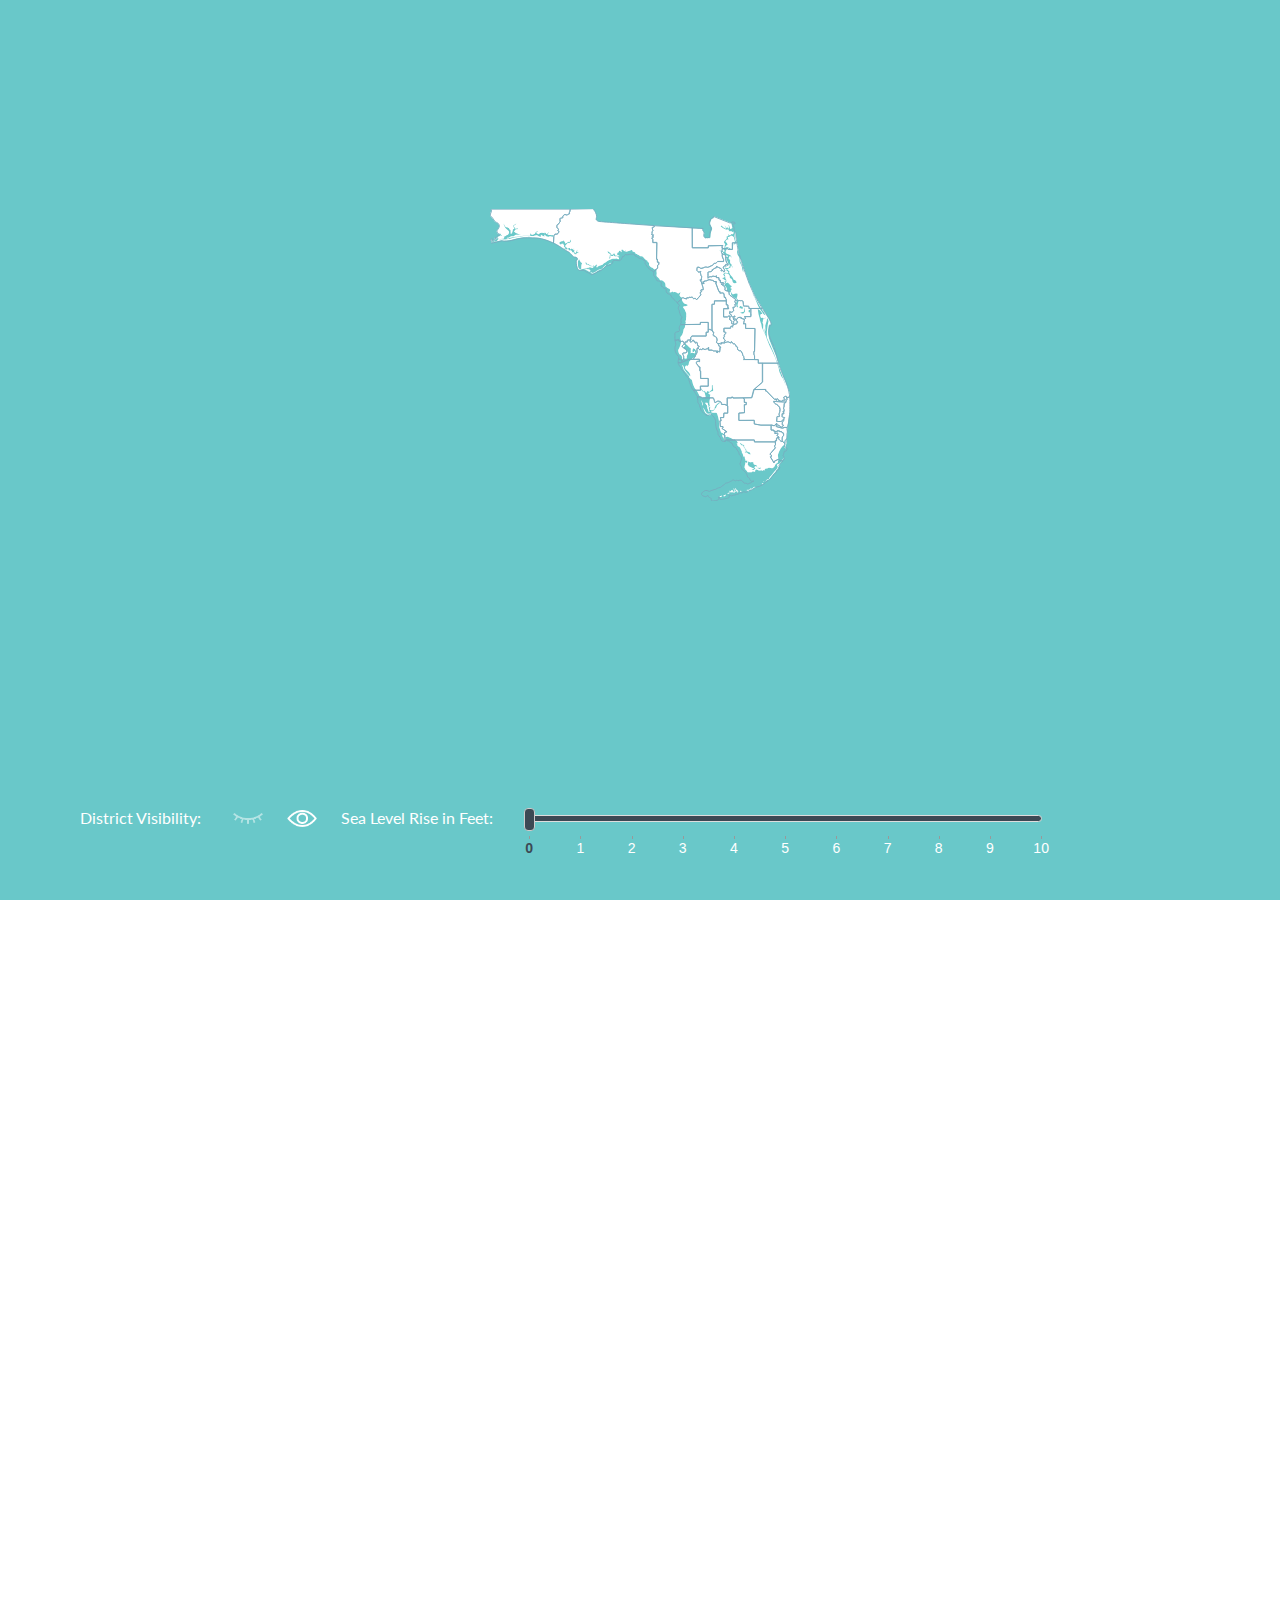
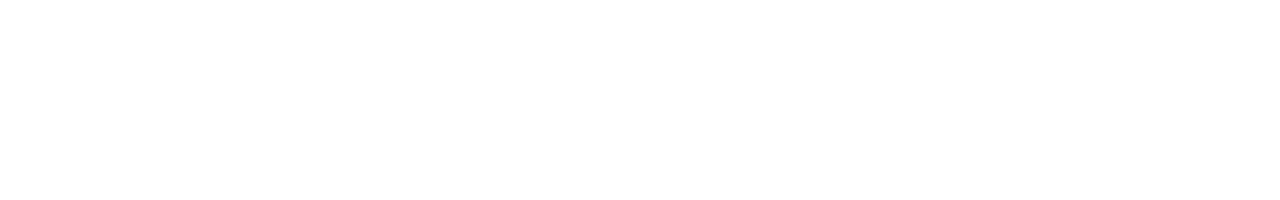
==== FL/index.html @ c5f84e80 "added a bunch of data" ====
<!DOCTYPE html>
<html>
<!-- Note: Illustrator SVG dimens 400x400-->

<head>
    <meta charset="utf-8">
    <meta http-equiv="X-UA-Compatible" content="IE=edge,chrome=1">
    <title>FLORIDA</title>
    <meta name="description" content="">
    <meta name="viewport" content="width=device-width, initial-scale=1">
    
    <link rel="stylesheet" href="js/jq-widgets/jquery-ui.min.css">
    <link rel="stylesheet" href="css/slider.css">
    <link rel="stylesheet" href="assets/css/districts-style.css">
    <link rel="stylesheet" href="css/jquery-ui-slider-pips.css">
    <link rel="stylesheet" href="css/component.css">
    <link rel="stylesheet" href="css/main.css">

    <!-- Fonts -->
    <!--<link href='http://fonts.googleapis.com/css?family=PT+Serif:400,700|Open+Sans:400,600,700' rel='stylesheet' type='text/css'>-->
    <link href='http://fonts.googleapis.com/css?family=Lato:300|Libre+Baskerville:400,400italic' rel='stylesheet' type='text/css'>
    <!-- -->

</head>

<body>
    <div id="map-section" class="column">
        <section id="fl-wrapper">
            <!--     <div id="SL" class="fl-map">
            <div id="fl-sea-level">
                <img class="svg" src="assets/FL-base.svg" alt="Map of Florida" />
            </div>
            <div class="fl-base">
                <img class="svg" src="assets/FL-base.svg" alt="Map of Florida" />
            </div>
        </div>-->
            <div class="fl-map">
                <div id="fl-sea-level">
                    <img class="svg" src="assets/FL-base.svg" alt="Map of Florida" />
                </div>
                <div id="fl-districts">
                    <svg version="1.1" id="Layer_1" xmlns="http://www.w3.org/2000/svg" xmlns:xlink="http://www.w3.org/1999/xlink" x="0px" y="0px" viewBox="0 0 400 389.2" enable-background="new 0 0 400 389.2" xml:space="preserve">
                        <path id="1" fill="none" stroke="#223CFF" stroke-width="0.6033" stroke-miterlimit="10" d="M11.7,35l0.6-0.2
	c0.3-0.2,0.5-0.6,0.2-1c-0.5-0.6-1.4-0.5-1.6-1c-0.2-0.5-2.2-2.7-1.4-4.1c0.8-1.4,3.6-5.4,3.1-6.3c-0.4-1-0.8-3-2.5-3.8
	c-1.7-0.8-4.3-2.5-4.9-4c-0.6-1.4-2.7-3.5-3.6-4.6C0.7,9-0.5,8.5,1.6,4c0.9-1.9-0.1-3.8-0.1-3.8H107L106.6,3
	c-0.9,0.7-0.7,2.3-0.7,3.3s-1.9,0.1-2.3,1.1c-0.4,1.1-1.8,0.5-3.3,0c-1.5-0.5-4.1,3-3.2,3.6s-1.6,1.1-3.1,1.2
	c-1.4,0.1-0.3,3.9-0.5,4.8c-0.2,0.9-1.7,1.4-1.7,2.2s-0.7,1.3-1.6,1.4s-1.1,2.4-1.1,3.6c0,1.2,1.4,0.9,1.4,1.9
	c0,1.1,1.4,0.5,0.5,1.8c-1,1.3,0.2,1.8,1.1,2.3c0.9,0.5-1.2,1.5-1.7,2c-0.5,0.5,0.5,2-2.2,1.3s-3.1,2.9-3.1,2.9l-0.4,9l-0.4-0.2
	c-3-1-12.8-6.2-23.6-6.5C50,38.7,45,37.5,32.6,41c-12.4,3.5-16,1.3-16,1.3L2,45.6c1.1-1.6,1-2.9,0-3.2c-1-0.3,0-3.5,0.4-2.7
	c0.4,0.8,0.2,2.9,1.5,2.4c1.3-0.5,2.7-1.8,2.7-1.8s-0.6-1.9,0-2.5c0.6-0.6,0,2.1,1,1.7c1-0.3,1-0.2,1.7-1.8c0.7-1.5,1.1-2.8,1.7-2.8
	 M137.9,2.3 M11.7,35c-0.2,0-0.3,0-0.5-0.1C11.3,35,11.5,35.1,11.7,35z" />
                        <path id="2" fill="none" stroke="#223CFF" stroke-width="0.6033" stroke-miterlimit="10" d="M107,0.2L106.6,3
	c-0.9,0.7-0.7,2.3-0.7,3.3s-1.9,0.1-2.3,1.1c-0.4,1.1-1.8,0.5-3.3,0c-1.5-0.5-4.1,3-3.2,3.6s-1.6,1.1-3.1,1.2
	c-1.4,0.1-0.3,3.9-0.5,4.8c-0.2,0.9-1.7,1.4-1.7,2.2s-0.7,1.3-1.6,1.4s-1.1,2.4-1.1,3.6c0,1.2,1.4,0.9,1.4,1.9
	c0,1.1,1.4,0.5,0.5,1.8c-1,1.3,0.2,1.8,1.1,2.3c0.9,0.5-1.2,1.5-1.7,2c-0.5,0.5,0.5,2-2.2,1.3s-3.1,2.9-3.1,2.9l-0.4,9
	c0,0,7.2,3.7,12.6,7.5c5.4,3.7,9,4.9,9.5,6c0.5,1.1,1.4,1,3.2,3.2c1.7,2.2,1.7,2.1,3.2,2.1s1.4,0.2,2.5,1c1.1,0.8,0.6,2.3,0.2,2.6
	c-0.5,0.3-1.1,0.8-1.1,0.8c0.3,11.9,3.8,13,3.8,13s4.3,0.4,6.4,0.4s2.7,2.2,4.6,2.4c1.9,0.2,3.7,2.4,5.4,3.2
	c1.7,0.8,8.8-4.6,11.6-4.9c2.8-0.3,7.4-7.1,9.2-7.1c1.8,0,7.7-0.6,8.1-6.2c0.1-1.3,7.2-0.5,8.9-0.5c1.7,0,3.7-3.8,3.7-5.3
	c0-0.9,2.3,0.2,2.4-0.6c0.2-0.8,1-2.8,1.9-2.3c1,0.5,4.7,0.1,6.2-0.4c1.6-0.5,2.1,0.3,3.2-0.2c1.1-0.5,3,0.8,3,1.9
	c0,1.1,1,0.5,2.1,1.2c1.1,0.6,4,3.1,4.8,2.9c0.8-0.2,3.1,0.2,3.6,1.3c0.5,1.1,1.6,0.8,2.8,1.5c1.3,0.6,0.1,2.8,0.2,3.4
	c0.3,1.6,5.2,7.3,5.7,7.8c0.5,0.5,5.6,3.5,5.6,3.5s4.4-4.4,5.1-4.4c0.7,0,0.3-2.8,0.3-3.9c0-1.1,1.7-1.6,1.7-1.6v-3h-1.9v-3.8
	l-1.1-0.1l0.4-22.3h-5.4v-4.4c0,0-0.7-0.5-1.3-1.3c-0.6-0.9,1.6-0.3,2-1.4c0.4-1.1-1.4-1.1-1.4-1.1l1.6-2c0,0-2.6,0.2-2.6-0.6
	s0.5-1,1-1.4c0.5-0.5-1.3-1.2,0-2.4c1.3-1.1,0.5-1.9,0.5-1.9s-0.5-2.5-0.5-3.2s0.7-0.8,2-0.8s0.4-1.9,0.4-1.9
	c-36-2.5-73.2-5.3-74.1-5.6c-1.7-0.6-1.3-1-2.5-1.6c-1.3-0.6-0.2-3.2,0-5.2c0.2-2.1-1.1-3.5-1.4-4.6s-0.8-2.7-1.7-3
	c-1-0.3-0.6-2.1-0.6-2.1l-1-0.4L107,0.2z" />
                        <path id="3" fill="none" stroke="#223CFF" stroke-width="0.6033" stroke-miterlimit="10" d="M215.4,33.9
	c0-0.8,0.5-1,1-1.4c0.5-0.5-1.3-1.2,0-2.4c1.3-1.1,0.5-1.9,0.5-1.9s-0.5-2.5-0.5-3.2s0.7-0.8,2-0.8s0.4-1.9,0.4-1.9l50.9,2.8
	l0.1,26.6h21.4v-2.6l19.4-0.4c0,0-1.6,1-0.9,2.7s-0.5,5.3-0.9,5.2s-0.1,2.4,0.6,2.6s0.3,1.8,0.3,3.2c0,1.4,1.8,5,1.8,5v2.5h-7.8
	c0,0-2.4,2.5-3,2.5s-2.3-0.3-2.8,1.1c-0.5,1.4-1.3,1.8-2.8,2.1c-1.5,0.3-1.9,1.5-3,1.5c-1.1,0-0.6,0.6-1.6,0.6c-1,0-2.6-0.9-4.5,0
	c-1.9,0.9-5,1.9-5.4,1.1c-0.4-0.9-4.3-2.2-4.4-0.6c-0.1,1.6-0.7,4.1,0.3,4.3c1,0.2,0.7,1.7,1.9,1.6c1.1-0.1,3-1.6,2.6-0.5
	c-0.4,1.1-0.9,1.4-0.2,2.3c0.7,0.9-0.1,2,0.6,2.6c0.8,0.6,1.2,2.3,0.9,2.5c-0.4,0.2-0.4,2.6-0.1,3.1c0.4,0.4,0.4,0.4,0.4,0.4h-2.6
	c0,0,2,2.4,2.4,4.2c0.4,1.7,3,9,1.9,9s-3.4-0.4-3,0.6c0.4,1,1.6,2.1,0.6,2.1s-1.5,0.4-1.4,1.5c0.1,1.1,1.1,2.1,0.6,2.8
	c-0.5,0.7-5.4,6.2-5.4,6.2s-1.9-2.5-2.8-1.7c-0.9,0.8-1.4,0.3-1.4,0.3s-1.3-2.6-2.7-1.9s-2.1,0.1-2.9,0.1c-0.8,0-0.5,0.8-1.5,0.9
	c-1,0.1-1.8-1.1-2,0.1c-0.2,1.2,0.6,1.6-0.8,0.9c-1.4-0.6-2.4,0-2.9-0.6c-0.4-0.7-1.1-1.3-1.7-0.7l-7.2,6.8c-1.8-1.6-4.8-5.2-6-5.7
	c-1.1-0.5-2.7-5.9-4.6-5.8c-1.9,0.2-5-3.1-4.3-4.4c0.6-1.3-0.3-3.2-1.8-3.3c-2.6-0.2-2.8-2.8-3.6-2.2c-0.8,0.6-1.7-2.8-1-4.6
	c0.7-1.7-3.2-3.4-4-3.1c-0.8,0.3-2.1-0.2-2.3-1.1c-0.2-1-2-4.2-2.9-5.1c-1-1-1.4-1.4-1-3.6c0.3-1.2,0.1-1.6-0.2-1.8
	c-0.2-0.1-0.2-0.3-0.1-0.4c1.2-1.1,4.5-4.4,5.1-4.4c0.7,0,0.3-2.8,0.3-3.9c0-1.1,1.7-1.6,1.7-1.6v-3h-1.9v-3.8l-1.1-0.1l0.4-22.3
	h-5.4v-4.4c0,0-0.7-0.5-1.3-1.3c-0.6-0.9,1.6-0.3,2-1.4c0.4-1.1-1.4-1.1-1.4-1.1l1.6-2C218,34.4,215.4,34.6,215.4,33.9" />
                        <path id="4" fill="none" stroke="#223CFF" stroke-width="0.6033" stroke-miterlimit="10" d="M319.9,18.6L298.2,10
	c0,0-1.1,0.8-1.1,1.6s-1.6,1-2.2,1.3c-0.6,0.3-1.3,1.7-2.2,4.4c-1,2.7,0.8,4.8,1.7,6.7c1,1.9,0.3,3.5-0.6,5.5c-1,2.1-0.8,4.9-1,7
	c-0.2,2.1-3.1,2.1-3.5,1.7c-0.5-0.3-1.2,0.2-2,0.2c-0.8,0-1-0.5-1.8-1.3c-0.9-0.8-0.4-3.8-0.1-4.6c0.3-0.8-0.5-2.9-1.6-3.8
	c-1.1-1,0.3-2.7,0.3-2.7l-14.5-0.9l0.1,26.6h21.4v-2.6l19.4-0.4c0,0-1.6,1-0.9,2.7c0,0,0.7,2.4,2.9,1.5c2.1-0.9,5.3,0.1,5.3,0.6
	s0,0.4,0,0.4h5.4v-8.8h6.1c0,0-1.8-7.9-1.4-11.3c0.4-3.4-0.8-3.4-1.8-4.4c-1.1-1.1-0.4-2.8-0.6-4.2s-2.6-5-2.1-5.4
	c0.5-0.4,3.4,0.7,3.7-0.7s-2.8-2.3-4.8-1.6C322.3,17.4,323.1,18.6,319.9,18.6z" />
                        <path id="5" fill="none" stroke="#223CFF" stroke-width="0.6033" stroke-miterlimit="10" d="M307.2,98.1V95h-1.7
	l-0.3-3.5h-3.3c0,0,0-3.2,0-2.1c0,1-3.8,0.6-4.5,0.1c-0.7-0.4-0.7,0.1-0.9,0.7s-2.3,0-3.2,0.1c-0.9,0.1-2.6,2-2.6,2s0-7,0-7.7
	s1.7-0.9,3-0.9s2.7-1.4,2.7-1.4l-0.1-1.3c0,0,1.7,0,2.1-0.9c0.4-0.9-0.4-0.7,0.8-0.7s0.9,0,0.9-0.7s0.4,0,1.8-0.4s0-1.7,0-1.7
	s5.5,2.7,6.2,3c0.7,0.3,0.7,0.9,0.7,0.9s-0.3,0.4-0.7,1.3c-0.4,0.9,0.7,0.7,1.7,0.4c1-0.3,0.9,0,1.6,1.4c0.7,1.4,1-0.3,1.4-1.3
	c0.4-1-0.4-1.9-1.4-2.9c-1-1,0.4-2.9,0.7-3.3c0.3-0.4,2.9,0,2.9,0s0,0-0.7-0.7c-0.7-0.7,0-1.7,0.6-1.7s0.9,0.7,2.1,1.3
	s0-2.3-0.9-2.7c-0.9-0.4-2.4-6-1.7-8.4c0.7-2.4-1.6-3-3-3.3c-1.4-0.3-2.1-1.2-2.1-1.2c0.6,0.3,0.3,1.8,0.3,3.2c0,1.4,1.8,5,1.8,5
	v2.5h-7.8c0,0-2.4,2.5-3,2.5s-2.3-0.3-2.8,1.1c-0.5,1.4-1.3,1.8-2.8,2.1c-1.5,0.3-1.9,1.5-3,1.5c-1.1,0-0.6,0.6-1.6,0.6
	c-1,0-2.6-0.9-4.5,0c-1.9,0.9-5,1.9-5.4,1.1c-0.4-0.9-4.3-2.2-4.4-0.6c-0.1,1.6-0.7,4.1,0.3,4.3c1,0.2,0.7,1.7,1.9,1.6
	c1.1-0.1,3-1.6,2.6-0.5c-0.4,1.1-0.9,1.4-0.2,2.3c0.7,0.9-0.1,2,0.6,2.6c0.8,0.6,1.2,2.3,0.9,2.5c-0.4,0.2-0.4,2.6-0.1,3.1
	c0.4,0.4,0.4,0.4,0.4,0.4h-2.6c0,0,2,2.4,2.4,4.2l3.2,0.7l-1.6-2.4l1.9,0.1l0.3-1.3c0,0,1.4,0,2.3-0.1c1-0.1,3.2-2.3,5.4-1.4
	s4,0.6,4.2,1c0.1,0.4,0.6,1.3,0.6,1.3h3.3v1.6h-0.9l4.3,11.6h1.4v2.3c0,0,4.2-0.7,4.9,0c0.7,0.7,0.9,5.6,0.9,5.6h1.7v1.1l1,2v7h2.1
	v4h0.9v1.1h-6.6v1v10h5.3l1.1-1.1h2.3l-0.7,4.6l1.9,1l1.1,1.9c0,0-0.9,2.4,0,2.7s2.4,0,2.4,0v-1.1c0,0-0.3-1.3,0-2
	c0.3-0.7,1.2-0.7,1.2-1.6s-1.2-0.9-1.2-0.9l-0.7-2.4c0,0,1.4-0.6,1.9-1c0.4-0.4,1-1.3,0-1.3c-1,0-2,1.6-2.9,1
	c-0.9-0.6-1.4-0.4-1.4-1.3c0-0.9,0.1-1.6-0.3-1.6c-0.4,0-2-1-2-1l0.1-3.2c0,0,1.3,1,2.1,1s3.6-1.6,3.1-2.7c-0.5-1.1-0.4-3.3-1-3.6
	c-0.6-0.3,1.7-0.3,1.7-0.3s0.6-0.7,1-0.6s1-1.6,0-2.3c-1-0.7,0-1.1,1-1.3c1-0.1-0.5-2.1-1-3c-0.4-0.9,0.7-2.4,0.7-2.4
	c1.1-0.5-1.3-2.2-2.4-3c-1.1-0.8-5.2-3.5-5.7-4.4c-0.5-1,0-2.1-0.5-3.3s-0.5-1.5-1.6-1.5c-1.1,0-1.1-0.3-2.6-0.5
	c-1.6-0.2-1.1-1.8-0.9-3c0.2-1.3-1.7-3.3-1.7-3.3s-2.7-1.4-3.5-2.2c-0.8-0.8,3.2,0,3.2,0s0.9-1.3-0.2-2L307.2,98.1z" />
                        <path id="6" fill="none" stroke="#223CFF" stroke-width="0.6033" stroke-miterlimit="10" d="M301.9,89.3
	c0,1-3.8,0.6-4.5,0.1c-0.7-0.4-0.7,0.1-0.9,0.7s-2.3,0-3.2,0.1c-0.9,0.1-2.6,2-2.6,2s0-7,0-7.7s1.7-0.9,3-0.9s2.7-1.4,2.7-1.4
	l-0.1-1.3c0,0,1.7,0,2.1-0.9c0.4-0.9-0.4-0.7,0.8-0.7s0.9,0,0.9-0.7s0.4,0,1.8-0.4s0-1.7,0-1.7s5.5,2.7,6.2,3
	c0.7,0.3,0.7,0.9,0.7,0.9s-0.3,0.4-0.7,1.3c-0.4,0.9,0.7,0.7,1.7,0.4c1-0.3,0.9,0,1.6,1.4c0.7,1.4,1-0.3,1.4-1.3
	c0.4-1-0.4-1.9-1.4-2.9c-1-1,0.4-2.9,0.7-3.3c0.3-0.4,2.9,0,2.9,0s0,0-0.7-0.7c-0.7-0.7,0-1.7,0.6-1.7s0.9,0.7,2.1,1.3
	s0-2.3-0.9-2.7c-0.9-0.4-2.4-6-1.7-8.4c0.7-2.4-1.6-3-3-3.3c-1.4-0.3-2.1-1.2-2.1-1.2s-1.2-1.9-0.7-2.5c0.5-0.6,1-2.5,1.2-3.1
	c0.3-1.1-0.2-2.3-0.2-2.3s0.7,2.4,2.9,1.5c2.1-0.9,5.3,0.1,5.3,0.6s0,0.4,0,0.4h5.4v-8.8h6.1c0,0,0.7,9.3,4.3,18.9
	c0,0,2,6.3,2.2,7.7c0.2,1.4,10.1,28.5,10.1,28.5s5.1,11.4,6.5,14.4c0.7,1.5,5.6,9.8,10.7,18h-17.9c0,0,0.4-3-0.7-3
	c-1.1,0-6.5-0.3-6.5-0.3s-0.3-4-0.5-5.2c-0.2-1.1-0.8-2.4-2.3-2c-1.5,0.4-0.9-0.1-2.6-0.1s-4.1,0.8-4.1,0.1s-1.7-0.3-1.4-0.7
	c0.7-1-1.3-2.2-2.4-3c-1.1-0.8-5.2-3.5-5.7-4.4c-0.5-1,0-2.1-0.5-3.3s-0.5-1.5-1.6-1.5c-1.1,0-1.1-0.3-2.6-0.5
	c-1.6-0.2-1.1-1.8-0.9-3c0.2-1.3-1.7-3.3-1.7-3.3s-2.7-1.4-3.5-2.2c-0.8-0.8,3.2,0,3.2,0s0.9-1.3-0.2-2l-4.1,0V95h-1.7l-0.3-3.5
	h-3.3C301.9,91.5,301.9,88.3,301.9,89.3" />
                        <path id="7" fill="none" stroke="#223CFF" stroke-width="0.6033" stroke-miterlimit="10" d="M326.6,123.8
	c0.4,0.9,1.9,2.9,1,3c-1,0.1-2,0.6-1,1.3c1,0.7,0.4,2.4,0,2.3s-1,0.6-1,0.6s-2.3,0-1.7,0.3c0.6,0.3,0.4,2.4,1,3.6
	c0.5,1.1-2.2,2.7-3.1,2.7s-2.1-1-2.1-1l-0.1,3.2c0,0,1.6,1,2,1c0.4,0,0.3,0.7,0.3,1.6c0,0.9,0.6,0.7,1.4,1.3c0.9,0.6,1.9-1,2.9-1
	c1,0,0.4,0.9,0,1.3c-0.4,0.4-1.9,1-1.9,1l0.7,2.4c1.1-1.6,3-0.3,3-0.3c0.9,0.5,1.9-0.4,1.9-1.6c0-1.1,3.2-0.9,4.6-0.9
	c1.3,0,0,1.3,0,1.3s2.7,0.4,4.2,1c1.5,0.6,0.8-0.8,1.7-0.8s0-0.4,0-1.1c0-0.8-1-1.5-1-1.5h8.4v-10.8h-2.5c0,0,0.4-3-0.7-3
	c-1.1,0-6.5-0.3-6.5-0.3s-0.3-4-0.5-5.2c-0.2-1.1-0.8-2.4-2.3-2c-1.5,0.4-0.9-0.1-2.6-0.1s-4.1,0.8-4.1,0.1c0,0,0.1-0.5-1-0.5
	C327.7,121.7,326,122.7,326.6,123.8z" />
                        <path id="8" fill="none" stroke="#223CFF" stroke-width="0.6033" stroke-miterlimit="10" d="M363.2,132.6
	c5.1,8.3,14.5,20.4,11,22.9c-0.9,0.7-1-1.4-1.8,3.8c-0.8,5.2-0.8,5.2,0.2,9.8c1,4.6,5.4,12.6,5.8,13.6c0,0,5.2,18.5,6.2,22.9h-26.8
	v-4.7l-5-0.1v-5.2c0,0-0.9-0.7-0.9-3.2c0-2.4,0-2.4,0-2.4l0.9-0.1l0.3-15.2l0.3-15.3l-12.5-0.1V153h-3.3c0,0,1.3-0.6,0.9-1.7
	c-0.4-1.1,0.6-0.9,0.7-2.1c0.1-1.1-0.5-2.3-0.5-2.3c1.5,0.6,0.8-0.8,1.7-0.8s0-0.4,0-1.1c0-0.8-1-1.5-1-1.5h8.4v-10.8L363.2,132.6z" />
                        <path id="9" fill="none" stroke="#223CFF" stroke-width="0.6033" stroke-miterlimit="10" d="M338.6,146.9
	c0,0,0.6,1.1,0.5,2.3c-0.2,1.3-1.1,1-0.7,2.1c0.4,1.1-0.9,1.7-0.9,1.7h3.3v6.2l12.5,0.1l-0.3,15.3l-0.3,15.2l-0.9,0.1c0,0,0,0,0,2.4
	c0,2.4,0.9,3.2,0.9,3.2v5.2l-14.5,0c0,0,1-0.4,1.1-0.8c0.1-0.4-0.9-0.7-0.9-1.2s0.2-2.1-0.2-2.1c-0.4-0.1-0.7-1.4-1.1-1.6
	c-0.4-0.1-0.1-1-0.2-1.8c-0.1-0.8-1.5-1.6-1.7-3c-0.2-1.4-1.4-1.4-2.1-1.2c-0.6,0.1-0.8-0.4-2.2-1c-1.4-0.6-0.7-2.9-0.7-3.7
	s-1.6-0.4-2-0.9c-0.4-0.5,0.1-1.6-0.7-2.1c-0.9-0.5-0.7-0.6-1.1-1.4c-0.4-0.9-1.7,0.3-1.9,0s-2-2.7-2.4-3.1
	c-0.4-0.4-0.5,0.8-0.5,1.4s-2.1-0.1-2.9-0.7c-0.8-0.6-2.9-0.4-3.3,0c-0.4,0.4-0.6,0.4-1.6,0.4c-1,0-0.6,0-0.9-0.9s0.3-1.1,0.9-1.3
	c0.6-0.2-0.5-1.6-1.1-1.9c-0.6-0.2-1-0.7-1.1-1.9c-0.1-1.1,1.2-0.8,1.2-1.9c0-1.1-0.8-1.2-0.1-1.4c0.7-0.2,0.1-1.8,0.4-1.4
	c0.2,0.4,1.6-1.2,1.6-2.3s-2.5-0.8-2.5-0.8v-5.1h8.7c0,0,0.2-1.9,0.7-2.6s2,1.1,2,1.1s0,0,0.1-1.6s4.2-2.6,5.3-2.9
	c1.1-0.2-0.1-1.7,1-1.7s-0.1-2.1-1.1-2.1c-1,0-0.6-2.2-0.6-2.2c0.9,0.5,1.9-0.4,1.9-1.6c0-1.1,3.2-0.9,4.6-0.9c1.3,0,0,1.3,0,1.3
	S337.1,146.3,338.6,146.9" />
                        <path id="10" fill="none" stroke="#223CFF" stroke-width="0.6033" stroke-miterlimit="10" d="M313,178.6l-5.2-0.2
	c0,0,0.2,0.1,0.6,1.1c0.4,0.9-1.2,0.4-1.9,0s-1.9-0.1-2.6,0c-0.8,0.1-0.7-0.7-1.4-0.8c-0.6-0.1-0.6-2.4,0.1-2.9
	c0.6-0.6-0.5-4.7-0.8-4.7s-1.7-0.4-1.7-1.1c0-0.6-0.4-0.4-1.9-0.9c-1.5-0.4-0.1-2.4,0-4.1c0.1-1.7-1.4-1.1-1.4-1.1
	c0-2.8-0.9-2.7-0.9-2.7v-34.2l3.3-0.2v-4.4H315v5.3h2.1v4h0.9v1.1h-6.6v1v10h5.3l1.1-1.1h2.3l-0.7,4.6l1.9,1l1.1,1.9
	c0,0-0.9,2.4,0,2.7s2.4,0,2.4,0v-1.1c0,0-0.3-1.3,0-2c0.3-0.7,1.2-0.7,1.2-1.6s-1.2-0.9-1.2-0.9c1.1-1.9,3-0.3,3-0.3
	s-0.4,2.2,0.6,2.2c1,0,2.1,2.1,1.1,2.1s0.1,1.5-1,1.7c-1.1,0.2-5.2,1.2-5.3,2.9s-0.1,1.6-0.1,1.6s-1.5-1.8-2-1.1s-0.7,2.6-0.7,2.6
	h-8.7v5.1c0,0,2.5-0.3,2.5,0.8s-1.4,2.7-1.6,2.3c-0.2-0.4,0.4,1.1-0.4,1.4c-0.7,0.2,0.1,0.3,0.1,1.4c0,1.1-1.4,0.8-1.2,1.9
	c0.1,1.1,0.6,1.6,1.1,1.9c0.6,0.2,1.6,1.6,1.1,1.9c-0.6,0.2-1.1,0.4-0.9,1.3C312.6,177,313,177.3,313,178.6z" />
                        <path id="11" fill="none" stroke="#223CFF" stroke-width="0.6033" stroke-miterlimit="10" d="M249.5,125.1
	c0,0,0.4,1.1,1.4,1.1s0.4,0.6,1.1,1.7c0.7,1.1,0.5,0.8,0,1.4c-0.5,0.6-1.6,3.2-0.4,4.8s1,1.8,1,3.1c0,1.3,1.2,2.6,1.2,3.7
	s1.9,2.4,2.2,3.2s-0.6,1.1-1.1,2.4c-0.5,1.3-0.3,3.5,0.2,4.1s-0.1,0.5-0.6,1c-0.5,0.5,0,2.6,0,2.6l25.9-0.3v-2.6H291l0,9.8
	c0,0,0.6,0,2-0.4c1.3-0.3,1.3,0.3,1.5,1c0.1,0.6,1.6-0.3,1.6-0.3v-34.2l3.3-0.2v-4.4H315v-1.7l-1-2v-1.1h-1.7c0,0-0.1-4.9-0.9-5.6
	c-0.7-0.7-4.9,0-4.9,0v-2.3h-1.4l-4.3-11.6h0.9v-1.6h-3.3c0,0-0.4-0.9-0.6-1.3c-0.1-0.4-2-0.1-4.2-1s-4.4,1.3-5.4,1.4
	c-1,0.1-2.3,0.1-2.3,0.1l-0.3,1.3l-1.9-0.1l1.6,2.4l-3.2-0.7c0.4,1.7,3,9,1.9,9s-3.4-0.4-3,0.6c0.4,1,1.6,2.1,0.6,2.1
	s-1.5,0.4-1.4,1.5c0.1,1.1,1.1,2.1,0.6,2.8c-0.5,0.7-5.4,6.2-5.4,6.2s-1.9-2.5-2.8-1.7c-0.9,0.8-1.4,0.3-1.4,0.3s-1.3-2.6-2.7-1.9
	s-2.1,0.1-2.9,0.1c-0.8,0-0.5,0.8-1.5,0.9c-1,0.1-1.8-1.1-2,0.1c-0.2,1.2,0.6,1.6-0.8,0.9c-1.4-0.6-2.4,0-2.9-0.6
	c-0.4-0.7-1.1-1.3-1.7-0.7L249.5,125.1z" />
                        <path id="12" fill="none" stroke="#223CFF" stroke-width="0.6033" stroke-miterlimit="10" d="M291,164.4l-2.7,0v5.1
	l-19.1,0l-1.6,2.3l0.3,2.5l-1.1,0.2c-0.8,0-2.3,0.2-3.1,0.2c-1.1,0-0.4,2.5-0.4,2.5h-3.2c0,0,0.3,1.2-0.1,2.8
	c-0.4,1.6-2-2.7-2.3-3.4c-0.3-0.7-3.2,0.3-3.2,0s-0.4-0.4-1.5,0c-1.1,0.4-1.1-1.7-1.4-2.4c-0.4-0.7-2.1,0.6-2.1,0.6s-2.8,0.3-2.9,0
	c-0.1-0.3,0-7.1,0-9.1c0-2.1,4.2-1.7,5.6-2.7c1.4-0.9,0-2.4,0-4.5s2.4-4.4,2.4-4.4l25.9-0.3v-2.6H291L291,164.4z" />
                        <path id="13" fill="none" stroke="#223CFF" stroke-width="0.6033" stroke-miterlimit="10" d="M255.4,202.9
	c0,0-0.2-2.7-0.8-2.5h-3.1c-0.2-3.2,0.6-3-0.1-3.7c-6.2-5.7-5.2-13.9-3.7-15.1c0.6-0.4-1.1-6.8-1.1-6.8c0.3-0.1,2.1,0.6,2.9,0.1
	c2.4-1.5,2.3-0.5,2.4,0.5c0.2,1.9,2.6,1,2.6,1.2c0,0.3,3-0.7,3.2,0c0,0,1.4,3.1,1.5,3.3s-0.4,0.2-0.4,0.2s-2.7,2.5-2.4,3
	c0.3,0.5,0.5,1.6,1.6,1.7c1.1,0.2,3,1.1,3.5,2.2c0.5,1.1,1.6,3,0.8,4.1c-0.8,1.1-5.8,0.5-5.5,1.6c0,0,0.8,2.3,1.3,2.8
	c0.6,0.5,0.1,4.8,0.1,4.8L255.4,202.9z" />
                        <path id="14" fill="none" stroke="#223CFF" stroke-width="0.6033" stroke-miterlimit="10" d="M265.1,200.4l5.8,0.1
	c0,0,1.5-3.2,2.1-3.4s0.4-1.4,0.8-2.1c0.4-0.6,2.1-3.3,2.1-4.4c0-1.1-0.4-4.4,0-4.8l1.5-0.1l0-1.3c0,0,0.3,0,1.4-0.8
	c1.1-0.8-2-1.2-2-1.2s-0.3-3.6-1-4.6c-0.7-1-0.8,0.9-1.8,1c-1.1,0.1-0.9-2.2-0.9-2.2l-1.5-0.2c0,0,0.1-0.8-0.6-1.7
	c-0.7-1-0.8,1.3-2.5,2.7s-1.9-1.4-1.3-2.3l0.5-0.6l-1.1,0.2c-0.8,0-2.3,0.2-3.1,0.2c-1.1,0-0.4,2.5-0.4,2.5h-3.2
	c0,0,0.1,4.7-0.9,2.6c-0.1-0.2-0.4,0.2-0.4,0.2s-2.7,2.5-2.4,3c0.3,0.5,0.5,1.6,1.6,1.7c1.1,0.2,3,1.1,3.5,2.2
	c0.5,1.1,1.6,3,0.8,4.1c-0.8,1.1-5.8,0.5-5.5,1.6c0,0,0.8,2.3,1.3,2.8c0.6,0.5,0.1,4.8,0.1,4.8l-2.8,2.5c0,0-0.2-2.7-0.8-2.5h-3.1
	c0,0-0.2,2-0.6,4.5h3.8L265.1,200.4z" />
                        <path id="15" fill="none" stroke="#223CFF" stroke-width="0.6033" stroke-miterlimit="10" d="M267.3,175
	c-0.6,0.9-0.4,3.6,1.3,2.3s1.8-3.6,2.5-2.7c0.7,1,0.6,1.7,0.6,1.7l1.5,0.2c0,0-0.2,2.3,0.9,2.2c1.1-0.1,1.1-1.9,1.8-1
	c0.7,1,1,4.6,1,4.6s3.2,0.5,2,1.2c-1.1,0.8-1.4,0.8-1.4,0.8l0,1.3l2.1,2.1c0,0.4,1-1.2,1.6-0.8c0.7,0.5,1.3,1,1.9,0
	c0.6-1,0.1-1.3,0.8-1c0.7,0.4,0,0.9,1.2,0.9s1.6,0.9,1.6,0.9s0.4-0.6,1-1c0.6-0.4,2.4,0,2.5-0.6c0.1-0.6,1.1-1.7,1.1-1.7v3.7h5
	c0,0,0.6,1.1,1.7,1.1s4.1,0,4.1,0s0.2,3.3,0.8,2.5s-0.5-2.9,0.7-2.5c1.1,0.4,1.2,1.1,1.2,1.1h1.5c0,0-0.4-0.6,0-1.5c0.4-1,0-4,0-4
	s1.5,0.4,1.3-0.3c-0.2-0.7-1.1-0.3-1.1-1.1c0-0.9-0.9-1.1-1.6-0.9c-0.6,0.1,0.5-1.5,0-1.5s-0.9-1.6-0.9-1.6
	c-0.8,0.1-0.7-0.7-1.4-0.8c-0.6-0.1-0.6-2.4,0.1-2.9c0.6-0.6-0.5-4.7-0.8-4.7s-1.7-0.4-1.7-1.1c0-0.6-0.4-0.4-1.9-0.9
	c-1.5-0.4-0.1-2.4,0-4.1c0.1-1.7-1.4-1.1-1.4-1.1c0-2.8-0.9-2.7-0.9-2.7s-1.2,1.2-1.5,0.5s-0.2-1.4-1.1-1.3
	c-0.9,0.2-2.5,0.4-2.5,0.4l0,3.5l-2.7,0v5.1l-19.1,0l-1.6,2.3l0.3,2.5L267.3,175z" />
                        <path id="16" fill="none" stroke="#223CFF" stroke-width="0.6033" stroke-miterlimit="10" d="M279.1,200.3v3.2l-1.1-0.5
	c-1.2-0.2-3.6,0.8-3,1.4c0.7,0.6,0,1.6,0,1.6c1.1,0.4,3.2,4.6,3.2,4.6h1.5l-0.1,5.2l1,0.2l0.1,9.9h10.1v10.3h-10.5l0.2,5.4h-9.7
	c-1.6-1.5-6.2-14.3-5.8-15.2s-3.7-3.2-3.8-4.6s-3-3.7-3-4.7s-2.9-2.6-3-3.3c-0.1-0.8-1.9-4.2-3.1-5.5c-1.1-1.3-1.4-3.3-1.4-3.3h3.8
	l10.6-4.6l5.8,0.1L279.1,200.3z" />
                        <path id="17" fill="none" stroke="#223CFF" stroke-width="0.6033" stroke-miterlimit="10" d="M357.7,205.6v-4.7l-5-0.1
	l-14.5,0c0,0,1-0.4,1.1-0.8c0.1-0.4-0.9-0.7-0.9-1.2s0.2-2.1-0.2-2.1c-0.4-0.1-0.7-1.4-1.1-1.6c-0.4-0.1-0.1-1-0.2-1.8
	c-0.1-0.8-1.5-1.6-1.7-3c-0.2-1.4-1.4-1.4-2.1-1.2c-0.6,0.1-0.8-0.4-2.2-1c-1.4-0.6-0.7-2.9-0.7-3.7s-1.6-0.4-2-0.9
	c-0.4-0.5,0.1-1.6-0.7-2.1c-0.9-0.5-0.7-0.6-1.1-1.4c-0.4-0.9-1.7,0.3-1.9,0s-2-2.7-2.4-3.1c-0.4-0.4-0.5,0.8-0.5,1.4
	s-2.1-0.1-2.9-0.7c-0.8-0.6-2.9-0.4-3.3,0c-0.4,0.4-0.6,0.4-1.6,0.4l-0.4,0.7l-5.2-0.2c0,0,0.2,0.1,0.6,1.1c0.4,0.9-1.2,0.4-1.9,0
	s-1.9-0.1-2.6,0c0,0-0.1,1.4,0.9,1.6c0.5,0.1-0.6,1.6,0,1.5c0.6-0.1,1.6,0.1,1.6,0.9c0,0.9,0.9,0.5,1.1,1.1c0.2,0.7-1.3,0.3-1.3,0.3
	s0.4,3.1,0,4c-0.4,1,0,1.5,0,1.5h-1.5c0,0-0.1-0.7-1.2-1.1c-1.1-0.4-0.1,1.6-0.7,2.5s-0.8-2.5-0.8-2.5s-3.1,0-4.1,0
	s-1.7-1.1-1.7-1.1h-5v-3.7c0,0-1,1.1-1.1,1.7c-0.1,0.6-1.9,0.2-2.5,0.6c-0.6,0.4-1,1-1,1s-0.5-0.9-1.6-0.9s-0.5-0.5-1.2-0.9
	c-0.7-0.4-0.2,0-0.8,1c-0.6,1-1.2,0.5-1.9,0c-0.7-0.5-1.6,1.1-1.6,0.8l-2.1-2.1l-1.5,0.1c-0.4,0.4,0,3.7,0,4.8
	c0,1.1-1.7,3.7-2.1,4.4c-0.4,0.6-0.1,1.9-0.8,2.1s-2.1,3.4-2.1,3.4l8.2-0.2v3.2l-1.1-0.5c-1.2-0.2-3.6,0.8-3,1.4
	c0.7,0.6,0,1.6,0,1.6c1.1,0.4,3.2,4.6,3.2,4.6h1.5l-0.1,5.2l1,0.2l0.1,9.9h10.1v10.3h-10.5l0.2,5.4h-9.7c0,0,5.7,8.3,5.7,9.1
	c0,0,4.7-0.9,6.6,1.1h14.5c0,0,1.7,3.7,1.7,4.7c0,1,1,2,1,2s2.3-4.2,7.2-1.3c0,0,1.2,1.4,1.2,3.4h4.2l3.2,1.3v-10.2l5.8,0.1l-0.1-1
	h1.9l0.1,1.1l25.1-0.4l3-11l11.3-9.8v-25.3H357.7z" />
                        <path id="18" fill="none" stroke="#223CFF" stroke-width="0.6033" stroke-miterlimit="10" d="M351.8,240.7l11.3-9.8
	v-25.3h21.3c0,0,8.2,21.6,8.9,22.3c0.7,0.7,6.2,14.9,6.2,22.8l-3.9,0.7c0,0-0.1-2.6-1.3-1.7s-2.7,0.6-2.6,1.7c0.1,1.1,3,3.3,1.7,3.4
	c-1.3,0.1-3.7-0.1-3.9,0.9c-0.1,1-2,0.9-2.3,0c-0.3-0.9-2.4,0.4-2.4-0.4c0-0.9,0.7,0.6,0-0.9c-0.7-1.4-2.7-1.9-2.7-0.6
	c0,1.3,0.7,0.9,0,1.3c-0.7,0.4-0.4-1.1-0.7-1.7l-2,0.3l-10.6-11h-1.1v-2.1L351.8,240.7z" />
                        <path id="19" fill="none" stroke="#223CFF" stroke-width="0.6033" stroke-miterlimit="10" d="M317,262.6v9.6h-5.1
	l-0.3,5.9h-4.3l0.9,4.4h-1.6l0.6,7.6h3.4v1.7l-1,1l6.5,4.3l-2.7,0.3l-1,3.3c1.3,1.1,0.1,3.2,0.1,3.2l0.9,0.1l-0.1,5.9
	c-3,0.4-4.7-0.4-5.3-2.4c-0.6-2-1.3-3.9-2.9-5.3c-1.6-1.4-1-4.9-1-4.9c-3-3-3.3-10.9-3.3-13.6c0-2.7-0.7-4.7-4-8.3
	c-3.3-3.5-4.2-1.2-6.1-0.2c-1.9,1-4.7-2.1-6.3-3.7c-1.6-1.6-3.3-2.7-3.3-4.3s-1.7-3.6-1.7-5.2s-2.6-3.2-2.3-4.9
	c0.3-1.7-0.7-6.4-0.7-6.4s4.7-0.9,6.6,1.1h14.5c0,0,1.7,3.7,1.7,4.7c0,1,1,2,1,2s2.3-4.2,7.2-1.3c0,0,1.2,1.4,1.2,3.4h4.2l3.2,1.3
	L317,262.6z" />
                        <path id="20" fill="none" stroke="#223CFF" stroke-width="0.6033" stroke-miterlimit="10" d="M348.8,251.7l-11.6,0.2
	c0.2,0.9,1.9,1.2,1.9,1.2v4.8h2.6l-0.1,3h-2.5l0.2,10.7l-7.5,0.6v9.7l20.5-0.1l0.1,4.9l8.8,1.5h14.4l3.3,1l3.2-3.5l0.1,1.7
	c0,0,0.3,0.6,1.1,0.6s3.8,1.6,4.3,2.6c0.5,1,1.7-0.4,2.4-0.6c0.7-0.2,1.2-1.7,1.2-1.7s-0.2,0-1,0c-0.8,0-0.6-2.2-0.6-3.2
	s1.2-1.7,1.8-3s-0.3-2.5-0.3-2c0,0.5-1.6,2.3-2.6,3c-1,0.7-6.5,0-6.5,0s0.4-3,0.4-4.8c0-1.8,0.2-1.8,2.3-1.5s0.6-1.7,0.6-3
	c0-1.2,1.1-2.4,1.3-6.6c0.2-4.2-4.9-7-6.2-7.4c-1.3-0.5-2.4-3.3-2.4-3.3s12.4,0.8,13.4,0.8s3,0.5,3,0.5s0,0,0-0.9
	c0-0.9,0.2-1.6,1-2.2s0-3.2,0-3.2s-0.1-2.6-1.3-1.7s-2.7,0.6-2.6,1.7c0.1,1.1,3,3.3,1.7,3.4c-1.3,0.1-3.7-0.1-3.9,0.9
	c-0.1,1-2,0.9-2.3,0c-0.3-0.9-2.4,0.4-2.4-0.4c0-0.9,0.7,0.6,0-0.9c-0.7-1.4-2.7-1.9-2.7-0.6c0,1.3,0.7,0.9,0,1.3
	c-0.7,0.4-0.4-1.1-0.7-1.7l-2,0.3l-10.6-11h-1.1v-2.1l-15.9,0.1L348.8,251.7z" />
                        <path id="21" fill="none" stroke="#223CFF" stroke-width="0.6033" stroke-miterlimit="10" d="M392.3,259.2l-0.3,5
	l-0.5,0.6v1.7l0.5,0.8l0.1,2.6h-1.3l-0.3,0.9l1.3,0.7l-0.1,1.6l-2.2-0.1c0,0,0,3,0,3.9c0,1,3.3,1.1,3.3,1.1c0.1,0.7-1.4,2.1-1.4,2.1
	c0,0.5-1.6,2.3-2.6,3c-1,0.7-6.5,0-6.5,0s0.4-3,0.4-4.8c0-1.8,0.2-1.8,2.3-1.5s0.6-1.7,0.6-3c0-1.2,1.1-2.4,1.3-6.6
	c0.2-4.2-4.9-7-6.2-7.4c-1.3-0.5-2.4-3.3-2.4-3.3s12.4,0.8,13.4,0.8s3,0.5,3,0.5L392.3,259.2z" />
                        <path id="22" fill="none" stroke="#223CFF" stroke-width="0.6033" stroke-miterlimit="10" d="M391.4,280.1
	c0,0,1.2,0.6,0.3,2c-0.8,1.1-1.8,2-1.8,3s-0.2,3.2,0.6,3.2c0.8,0,1,0,1,0s-0.6,1.5-1.2,1.7c-0.7,0.2-1.9,1.5-2.4,0.6
	c-0.5-1-3.4-2.6-4.3-2.6s-1.1-0.6-1.1-0.6l-0.1-1.7l-0.7,1.1v3.4l7.6,2h2.1l0.1-0.8h4.7c0,0,2.2-6,2.2-8s1-9.5,1.3-11.9
	c0.3-2.4,0-20.7,0-20.7l-3.9,0.7c0.7,3.1,0.3,2.7-0.3,3.5c-0.6,0.8-0.7,2.8-0.7,2.8l-2.4,1.4l-0.3,5l-0.5,0.6v1.7l0.5,0.8l0.1,2.6
	h-1.3l-0.3,0.9l1.3,0.7l-0.1,1.6l-2.2-0.1c0,0,0,3,0,3.9c0,1,3.3,1.1,3.3,1.1S392.5,279.1,391.4,280.1z" />
                        <path id="23" fill="none" stroke="#223CFF" stroke-width="0.6033" stroke-miterlimit="10" d="M396,294.1
	c0.2,1,0.9,3.1,0.4,4c-0.5,0.9-0.6,3.6-0.6,4.8s-0.8,6.3-0.9,7.5c-0.1,1.2-1.6,2.3-1.6,2.3l-3.8-3.2c0,0,0.1-3.1,0.1-4.5
	s1.1-2.1,1.6-2.7c0.6-0.7,0.1-3.6,0.1-3.6l-1.9-0.5l-0.6-1.4h-2.7v-0.9l-3.5-0.1v1.2h-2.4l0.1-0.9h-2v-1.4h-3.5v-6.7h0.9l3.3,1
	l2.6-2.4v3.4l7.6,2h2.1l0.1-0.8h4.7C396,291.3,395.9,293.1,396,294.1z" />
                        <path id="24" fill="none" stroke="#223CFF" stroke-width="0.6033" stroke-miterlimit="10" d="M388.9,310
	c-0.7,0.1-2.6-1.5-3.5-2.8s-0.5-2.5,0-2.9c0.5-0.4-2-1.6-2.6-2.1c-0.6-0.5,0-1.1,0.5-1.1c0.5,0,0.5-0.2,0.4-1.8
	c-0.1-1.6-1.6,0-1.6,0l-2.3,0c-0.4,0,0.5-2.2,0.5-2.2h2.4v-1.2l3.5,0.1v0.9h2.7l0.6,1.4l1.9,0.5c0,0,0.4,2.9-0.1,3.6
	c-0.6,0.7-1.6,1.3-1.6,2.7s-0.1,4.5-0.1,4.5S389.3,310,388.9,310z" />
                        <path id="25" fill="none" stroke="#223CFF" stroke-width="0.6033" stroke-miterlimit="10" d="M385.1,304.8
	c0.1-0.3,0.3-0.4,0.3-0.4c0.5-0.4-2-1.6-2.6-2.1c-0.6-0.5,0-1.1,0.5-1.1c0.5,0,0.5-0.2,0.4-1.8c-0.1-1.6-1.6,0-1.6,0l-2.3,0
	c-0.4,0,0.5-2.2,0.5-2.2l0.1-0.9h-2v-1.4h-3.5v-6.7h-13.6l-8.8-1.5l-0.1-4.9l-20.5,0.1v-9.7l7.5-0.6l-0.2-10.7h2.5l0.1-3h-2.6v-4.8
	c0,0-1.7-0.4-1.9-1.2l-13.5,0.2l-0.1-1.1h-1.9l0.1,1l-5.8-0.1V262l0.8,0.6v9.6h-5.1l-0.3,5.9h-4.3l0.9,4.4h-1.6l0.6,7.6h3.4v1.7
	l-1,1l6.5,4.3l-2.7,0.3l-1,3.3c1.3,1.1,0.1,3.2,0.1,3.2l0.9,0.1l-0.1,5.9c0,0,1.9-0.4,1.9-1.9h37.4v2.5h27.9l-0.1-1.4h1.7l-0.2-2.9
	h0.9v-1.4L385.1,304.8z" />
                        <path id="26" fill="none" stroke="#223CFF" stroke-width="0.6033" stroke-miterlimit="10" d="M380.6,314.5
	c0,0-0.4,0.1-1,1.2c-0.6,1.1,0.9,2.8,0.9,2.8l-7.3,8.5c0,0,0.3,0.2,1,0.6c0.7,0.4,1.4,0.7,1.1,2c-0.3,1.3-1.5,0.9-1.5,0.9l4.9,8.1
	l0.2-2l5.5-2.8c1,1.4,5.7,2.4,5.7,2.4v0.5c-1.5,1.5-3.8,3.6-3.8,3.6l-1,2.3c0,0,0.4-1.2,1,2.1s-3.9,3.4-3.9,3.4s0,0.6,0,1.1
	c0,3.5-4.8,4.3-4.7,5.2c0.3,2.3-2.4,2.7-2.7,4.2s-3.6,2.3-3.6,3.1s-4.2,1.9-4.2,3.1s-4.2,3.2-5.8,4c-1.6,0.8-2.9,1.5-4.2,1.5
	c-1.3,0-4.7,1.7-5,2.3s-3.5,1.7-4.5,2.5s-2.4,0-3.2,1.2c-0.8,1.2-4.8,1.7-5.3,0.9s-1.6-0.5-1.8,0.5c-0.2,1-2.3,0.6-3.8,0.6
	s-1,1.8-2.4,1.7c-1.5-0.1-3,0.9-4.3,1.2c-1.2,0.4-3.2,0.3-4.1,1.1s-2-0.8-3.3-0.8c-1.3,0-0.7,1-0.3,2.1c0.4,1.1-2.6,2.3-3.9,2.4
	c-1.3,0.1-3.7,0.9-7.1,1.3c-3.3,0.4-2-3-2-3h-2c0,0,0.8,0.3,1.1,1.5s-1.9,2.9-3.6,2.9s-2.4,0.3-5,0.8c-2.6,0.5-1.1-4.4-2.8-4.5
	c-1.7-0.1-3.2-1.6-3.2-2.8s-0.6-0.2-1.8,0.9c-1.2,1.1-5.2-0.1-6.6-2c-1.4-1.9,3-5.6,5.6-5.8c2.7-0.2,4.2,2.1,5.2,1.1
	c1-1.1,8-2.7,8-2.7c1.8-2,6.5-2.2,6.7-2.8c0.2-0.6,5.6-3.8,6-4.8c0.4-1,3-0.8,4.1-1.4c1.1-0.7,4.3-1.9,5.2-2.9
	c0.9-1,2.4-0.2,3.3,0.4s1.3,0,2.4-0.4c1.1-0.4,1.3,0.4,2.1,0.4s2.4-0.6,3.8-0.6s1.6,2.6,3.1,2.6s0.4,0.2,1.1,1.4
	c0.7,1.2,1,0,2.3-0.1c1.3-0.1,1.5,1.4,2.4,1.3c0.9-0.1,1.9-1.4,3.2-1.4c1.3,0,1.5-0.4,1.8-1.1s2.2-0.7,3.1-1.2s-0.6-0.7-1.7-0.1
	c-1.1,0.6-3.5-1.3-3.5-2.4c0-1.1-1.1-2.4-1.8-2.5s-1.6-0.8-1.6-2.2s-2-5.1-3-5.3c-1-0.2-1.5-2.4-2.7-2.5c-1.1-0.1-1.9-2.2-1.9-3.2
	c0-1.1-1.1-2.5-1.9-4.1s1.6-5.7,1.8-7.3c0.2-1.5-0.1-3.6-1.1-4s-2.5-3.3-2.5-4.5s-2.7-3.6-3-5c-0.3-1.3-1.1-2.1-2.2-2.1
	c-1.1,0-3.2-3.2-3.3-4.4c-0.1-1.1-1-1.8-2.1-1.9s-2.4-2.3-3.2-2.2c-0.9,0.1-2.8-1.3-2.8-1.3h37.4v2.5h27.9L380.6,314.5z" />
                        <path id="27" fill="none" stroke="#223CFF" stroke-width="0.6033" stroke-miterlimit="10" d="M389.6,309.6
	c0,0-0.3,0.4-0.6,0.4c-0.7,0.1-2.6-1.5-3.5-2.8s-0.3-2.5-0.3-2.5l-2.3-0.1v1.4h-0.9l0.2,2.9h-1.7l0.2,5.5c0,0-0.4,0.1-1,1.2
	c-0.6,1.1,0.9,2.8,0.9,2.8l-7.3,8.5c0,0,0.3,0.2,1,0.6c0.7,0.4,1.4,0.7,1.1,2c-0.3,1.3-1.5,0.9-1.5,0.9l4.9,8.1l0.2-2l5.5-2.8
	c1,1.4,5.7,2.4,5.7,2.4s2.6-2.8,2.3-4.2c-0.3-1.3-1.8-2.8-1.8-2.8s1.1-3,1.2-3.5c0.1-0.5,0.2-1.8,0.2-2.3c0-0.5,3.5,0.4,3.9-2.5
	c0,0,0.4-3.1-2.3-3.5l-1.1,0c0,0,0.9-2.9,0.9-4l0-0.6L389.6,309.6z" />
                    </svg>
                </div>
                <div class="fl-base" id="base-only">
                    <img class="svg" src="assets/FL-base.svg" alt="Map of Florida" />
                </div>
            </div>
        </section>
        <section class="bits-wrapper column">
         <div id="hovers" class="column">
            <h3 id="hovered-district"></h3>
             <h3 id="hovered-counties"></h3>
        </div>
        <div class="bits-wrapper row">
        <h3 class="bar-title">District Visibility:</h3>
                 <img class="hide-show hide" src="assets/icons/hide.png" alt="Hide Districts" />
                <img class="hide-show show" src="assets/icons/show.png" alt="Hide Districts" />
            <h3 class="bar-title">Sea Level Rise in Feet:</h3>
        <div id="slider" class="slider"></div>
            </div>
            </section>
    </div>
<div id="district-wrapper" class="column">
    <nav>
    
    </nav>
    <section id="district-content">
        <div id="rep-photo" class="district-mod">
            <img src="" alt="Profile" />
        </div>
        <section id="data-breakdown" class="district-mod">
            <h2 id="district-rep"></h2>
            <h3 id="district-counties"></h3>
            <p id="official-stance"><i></i>
            </p>
        </section>
    </section>
    <section id="stance-data">
        <h2 class="stretch">Voting record on 2013 - 2015 legistlation impacting climate change:</h2>
        <h3 id="leg"></h3>
        <div id="votes">
            <ul></ul>
        </div>
        <section id="legislation">
            <h2 id="voted"></h2>
            <h2 id="legislation-number"></h2>
            <h3 id="legislation-summary"></h3>
        </section>
    </section>
</div>
<!-- <div id="show" onclick="show()">
    <img src="assets/arrow.svg" alt="arrow" />
</div>
<section id="overlay">
</section>-->

    <!-- <object id="fl" type = "image/svg+xml" data="assets/FL_1ft.svg">
        <img src="fallback-image.png" alt="..."/>
    </object> -->


    <!--<script src="js/jq-widgets/external/jquery/jquery.js"></script>-->
    <script src="http://ajax.googleapis.com/ajax/libs/jquery/1.11.2/jquery.min.js"></script>
    <script src="js/vendor/modernizr-2.6.2.min.js"></script>
    <script src="js/jq-widgets/jquery-ui.js"></script>
    <script src="js/slider.js"></script>
    <script src="js/jquery-ui-slider-pips.js"></script>
    <script src="js/classie.js"></script>
    <script src="js/main.js"></script>
    <script>
        $("#slider").slider().slider("pips", {
            rest: "label"
        });
    </script>


    <script>
        var clicked = false;
        var degree = 180;

        function show() {

            var command = "rotate(" + degree + "deg)"

            if (!clicked) {
                $("#overlay").css("top", "0");
            } else {
                $("#overlay").css("top", "100vh");
            }

            $("#show > img").css({
                "-webkit-transform": command,
                "-moz-transform": command,
                "-o-transform": command,
                "-ms-transform": command,
                "transform": command,
                "transition": "1s"
            });

            clicked = !clicked;
            degree = Math.abs(degree - 180);
            console.log(degree);

        }
    </script>

</body>


</html>
---- FL/css/slider.css ----
div#slider {
    width: 40%;
    margin: 1em 2em;
    align-self: center;
    background: #3C4954;
}

.ui-slider {
    position: relative;
    text-align: left;
}

.ui-slider .ui-slider-handle {
    position: absolute;
    z-index: 2;
    width: .5em;
    height: 1.2em;
    cursor: default;
    -ms-touch-action: none;
    touch-action: none;
    background: #3C4954;
}

.ui-slider .ui-slider-range {
    position: absolute;
    z-index: 1;
    font-size: .7em;
    display: block;
    border: 0;
    background-position: 0 0;
}

.ui-slider-horizontal {
    height: .3em;
}

.ui-slider-horizontal .ui-slider-handle {
    top: -.45em;
    margin-left: -.3em;
}

.ui-slider-horizontal .ui-slider-range {
    top: 0;
    height: 100%;
}

.ui-slider-horizontal .ui-slider-range-min {
    left: 0;
}

.ui-slider-horizontal .ui-slider-range-max {
    right: 0;
}
---- FL/assets/css/districts-style.css ----
svg path {
    fill: #fff;
    fill-opacity: .01;
    stroke-opacity: 1;
    transition: .25s;
    stroke: #77ACBF;
    stroke-width: 1.25;
}



svg path:hover {
    fill: #77ACBF;
    fill-opacity: .5;
}
---- FL/css/component.css ----
.cbutton {
	position: relative;
	display: inline-block;
	margin: 1em;
	padding: 0;
	border: none;
	background: none;
	color: #286aab;
	font-size: 1.4em;
	overflow: visible;
	-webkit-transition: color 0.7s;
	transition: color 0.7s;
	-webkit-tap-highlight-color: rgba(0, 0, 0, 0);
}

.cbutton.cbutton--click,
.cbutton:focus {
	outline: none;
	color: #3c8ddc;
}

.cbutton__icon {
	display: block;
}

.cbutton__text {
	position: absolute;
	opacity: 0;
	pointer-events: none;
}

.cbutton::after {
	position: absolute;
	top: 50%;
	left: 50%;
	margin: -35px 0 0 -35px;
	width: 70px;
	height: 70px;
	border-radius: 50%;
	content: '';
	opacity: 0;
	pointer-events: none;
}

.cbutton--box {
	width: 24px;
	height: 24px;
	border: 4px solid rgb(22, 35, 47);
}

.cbutton--box-color-1 {
	background: #ff8b00;
}

.cbutton--box-color-2 {
	background: #b61854;
}

.cbutton--box-color-3 {
	background: #1d5cab;
}

.cbutton--box-color-4 {
	background: #f2438c;
}

.cbutton--box-color-5 {
	background: #ff6414;
}

.cbutton--box-color-6 {
	background: #5ed500;
}

.cbutton--box-color-7 {
	background: #0077ff;
}

.cbutton--box-color-8 {
	background: #7bff00;
}

.cbutton--box-color-9 {
	background: #fff;
}

/* Individual Effects */

/* Effect Boris */
.cbutton--effect-boris::after {
	background: rgba(111,148,182,0.1);
}

.cbutton--effect-boris.cbutton--click::after {
	-webkit-animation: anim-effect-boris 0.3s forwards;
	animation: anim-effect-boris 0.3s forwards;
}

@-webkit-keyframes anim-effect-boris {
	0% {
		-webkit-transform: scale3d(0.3, 0.3, 1);
		transform: scale3d(0.3, 0.3, 1);
	}
	25%, 50% {
		opacity: 1;
	}
	to {
		opacity: 0;
		-webkit-transform: scale3d(1.2, 1.2, 1);
		transform: scale3d(1.2, 1.2, 1);
	}
}

@keyframes anim-effect-boris {
	0% {
		-webkit-transform: scale3d(0.3, 0.3, 1);
		transform: scale3d(0.3, 0.3, 1);
	}
	25%, 50% {
		opacity: 1;
	}
	to {
		opacity: 0;
		-webkit-transform: scale3d(1.2, 1.2, 1);
		transform: scale3d(1.2, 1.2, 1);
	}
}

/* Jelena */
.cbutton--effect-jelena::after {
	border: 2px solid rgba(111,148,182,0.5);
}

.cbutton--effect-jelena.cbutton--click::after {
	-webkit-animation: anim-effect-jelena 0.3s ease-out forwards;
	animation: anim-effect-jelena 0.3s ease-out forwards;
}

@-webkit-keyframes anim-effect-jelena {
	0% {
		opacity: 1;
		-webkit-transform: scale3d(0.5, 0.5, 1);
		transform: scale3d(0.5, 0.5, 1);
	}
	to {
		opacity: 0;
		-webkit-transform: scale3d(1.2, 1.2, 1);
		transform: scale3d(1.2, 1.2, 1);
	}
}

@keyframes anim-effect-jelena {
	0% {
		opacity: 1;
		-webkit-transform: scale3d(0.5, 0.5, 1);
		transform: scale3d(0.5, 0.5, 1);
	}
	to {
		opacity: 0;
		-webkit-transform: scale3d(1.2, 1.2, 1);
		transform: scale3d(1.2, 1.2, 1);
	}
}

/* Radomir */
.cbutton--effect-radomir::after {
	box-shadow: inset 0 0 0 35px rgba(111,148,182,0);
}

.cbutton--effect-radomir.cbutton--click::after {
	-webkit-animation: anim-effect-radomir 0.5s ease-out forwards;
	animation: anim-effect-radomir 0.5s ease-out forwards;
}

@-webkit-keyframes anim-effect-radomir {
	0% {
		opacity: 1;
		-webkit-transform: scale3d(0.4, 0.4, 1);
		transform: scale3d(0.4, 0.4, 1);
	}
	80% {
		box-shadow: inset 0 0 0 2px rgba(111,148,182,0.8);
		opacity: 0.1;
	}
	100% {
		box-shadow: inset 0 0 0 2px rgba(111,148,182,0.8);
		opacity: 0;
		-webkit-transform: scale3d(1.2, 1.2, 1);
		transform: scale3d(1.2, 1.2, 1);
	}
}

@keyframes anim-effect-radomir {
	0% {
		opacity: 1;
		-webkit-transform: scale3d(0.4, 0.4, 1);
		transform: scale3d(0.4, 0.4, 1);
	}
	80% {
		box-shadow: inset 0 0 0 2px rgba(111,148,182,0.8);
		opacity: 0.1;
	}
	100% {
		box-shadow: inset 0 0 0 2px rgba(111,148,182,0.8);
		opacity: 0;
		-webkit-transform: scale3d(1.2, 1.2, 1);
		transform: scale3d(1.2, 1.2, 1);
	}
}

/* Sanja */
.cbutton--effect-sanja::after {
	background: rgba(111,148,182,0.1);
}

.cbutton--effect-sanja.cbutton--click::after {
	-webkit-animation: anim-effect-sanja 1s ease-out forwards;
	animation: anim-effect-sanja 1s ease-out forwards;
}

@-webkit-keyframes anim-effect-sanja {
	0% {
		opacity: 1;
		-webkit-transform: scale3d(0.5, 0.5, 1);
		transform: scale3d(0.5, 0.5, 1);
	}
	25% {
		opacity: 1;
		-webkit-transform: scale3d(1, 1, 1);
		transform: scale3d(1, 1, 1);
	}
	100% {
		opacity: 0;
		-webkit-transform: scale3d(1, 1, 1);
		transform: scale3d(1, 1, 1);
	}
}

@keyframes anim-effect-sanja {
	0% {
		opacity: 1;
		-webkit-transform: scale3d(0.5, 0.5, 1);
		transform: scale3d(0.5, 0.5, 1);
	}
	25% {
		opacity: 1;
		-webkit-transform: scale3d(1, 1, 1);
		transform: scale3d(1, 1, 1);
	}
	100% {
		opacity: 0;
		-webkit-transform: scale3d(1, 1, 1);
		transform: scale3d(1, 1, 1);
	}
}

/* Novak */
.cbutton--effect-novak::after {
	background: rgba(111,148,182,0.25);
}

.cbutton--effect-novak.cbutton--click::after {
	-webkit-animation: anim-effect-novak 0.5s forwards;
	animation: anim-effect-novak 0.5s forwards;
}

@-webkit-keyframes anim-effect-novak {
	0% {
		opacity: 1;
		-webkit-transform: scale3d(0.1, 0.1, 1);
		transform: scale3d(0.1, 0.1, 1);
	}
	100% {
		opacity: 0;
		-webkit-transform: scale3d(8, 8, 1);
		transform: scale3d(8, 8, 1);
	}
}

@keyframes anim-effect-novak {
	0% {
		opacity: 1;
		-webkit-transform: scale3d(0.1, 0.1, 1);
		transform: scale3d(0.1, 0.1, 1);
	}
	100% {
		opacity: 0;
		-webkit-transform: scale3d(8, 8, 1);
		transform: scale3d(8, 8, 1);
	}
}

/* Ilinka */
.cbutton--effect-ilinka::after {
	background: rgba(111,148,182,0.25);
}

.cbutton--effect-ilinka.cbutton--click::after {
	-webkit-animation: anim-effect-ilinka 0.5s ease-out forwards;
	animation: anim-effect-ilinka 0.5s ease-out forwards;
}

@-webkit-keyframes anim-effect-ilinka {
	0% {
		opacity: 1;
	}
	100% {
		opacity: 0;
	}
}

@keyframes anim-effect-ilinka {
	0% {
		opacity: 1;
	}
	100% {
		opacity: 0;
	}
}

/* Marin */
.cbutton--effect-marin::after {
	box-shadow: inset 0 0 0 3px rgba(111,148,182,0.05);
}

.cbutton--effect-marin.cbutton--click::after {
	-webkit-animation: anim-effect-marin 0.5s ease-out forwards;
	animation: anim-effect-marin 0.5s ease-out forwards;
}

@-webkit-keyframes anim-effect-marin {
	0% {
		opacity: 1;
	}
	100% {
		box-shadow: inset 0 0 0 3px rgba(111,148,182,0.8);
		opacity: 0;
		-webkit-transform: scale3d(0.75, 0.75, 1);
		transform: scale3d(0.75, 0.75, 1);
	}
}

@keyframes anim-effect-marin {
	0% {
		opacity: 1;
	}
	100% {
		box-shadow: inset 0 0 0 3px rgba(111,148,182,0.8);
		opacity: 0;
		-webkit-transform: scale3d(0.75, 0.75, 1);
		transform: scale3d(0.75, 0.75, 1);
	}
}

/* Nikola */
.cbutton--effect-nikola::after {
	background: rgba(111,148,182,0.1);
}

.cbutton--effect-nikola.cbutton--click::after {
	-webkit-animation: anim-effect-nikola 0.5s forwards;
	animation: anim-effect-nikola 0.5s forwards;
}

@-webkit-keyframes anim-effect-nikola {
	0% {
		opacity: 0;
		-webkit-transform: scale3d(0.2, 0.2, 1);
		transform: scale3d(0.2, 0.2, 1);
	}
	50% {
		opacity: 1;
		-webkit-transform: scale3d(1.2, 1.2, 1);
		transform: scale3d(1.2, 1.2, 1);
	}
	100% {
		opacity: 0;
		-webkit-transform: scale3d(0.8, 0.8, 1);
		transform: scale3d(0.8, 0.8, 1);
	}
}

@keyframes anim-effect-nikola {
	0% {
		opacity: 0;
		-webkit-transform: scale3d(0.2, 0.2, 1);
		transform: scale3d(0.2, 0.2, 1);
	}
	50% {
		opacity: 1;
		-webkit-transform: scale3d(1.2, 1.2, 1);
		transform: scale3d(1.2, 1.2, 1);
	}
	100% {
		opacity: 0;
		-webkit-transform: scale3d(0.8, 0.8, 1);
		transform: scale3d(0.8, 0.8, 1);
	}
}

/* Tamara */
.cbutton--effect-tamara::after {
	box-shadow: 0 0 0 3px rgba(111,148,182,0.05);
}

.cbutton--effect-tamara.cbutton--click::after {
	-webkit-animation: anim-effect-tamara 0.5s ease-out forwards;
	animation: anim-effect-tamara 0.5s ease-out forwards;
}

@-webkit-keyframes anim-effect-tamara {
	0% {
		box-shadow: 0 0 0 3px rgba(111,148,182,0.3);
		opacity: 1;
		-webkit-transform: scale3d(0.6, 0.6, 1);
		transform: scale3d(0.6, 0.6, 1);
	}
	100% {
		box-shadow: 0 0 0 100px rgba(111,148,182,0);
		opacity: 0;
		-webkit-transform: scale3d(1, 1, 1);
		transform: scale3d(1, 1, 1);
	}
}

@keyframes anim-effect-tamara {
	0% {
		box-shadow: 0 0 0 3px rgba(111,148,182,0.3);
		opacity: 1;
		-webkit-transform: scale3d(0.6, 0.6, 1);
		transform: scale3d(0.6, 0.6, 1);
	}
	100% {
		box-shadow: 0 0 0 100px rgba(111,148,182,0);
		opacity: 0;
		-webkit-transform: scale3d(1, 1, 1);
		transform: scale3d(1, 1, 1);
	}
}

/* Zoran */
.cbutton--effect-zoran::after {
	background: rgba(111,148,182,0.1);
}

.cbutton--effect-zoran.cbutton--click::after {
	-webkit-animation: anim-effect-zoran 0.5s ease-out forwards;
	animation: anim-effect-zoran 0.5s ease-out forwards;
}

@-webkit-keyframes anim-effect-zoran {
	0% {
		opacity: 0.2;
	}
	50% {
		opacity: 1;
		-webkit-transform: scale3d(0.6, 1, 1);
		transform: scale3d(0.6, 1, 1);
		-webkit-animation-timing-function: ease-in;
		animation-timing-function: ease-in;
	}
	100% {
		opacity: 0.3;
		-webkit-transform: scale3d(1.1, 1.1, 1);
		transform: scale3d(1.1, 1.1, 1);
	}
}

@keyframes anim-effect-zoran {
	0% {
		opacity: 0.2;
	}
	50% {
		opacity: 1;
		-webkit-transform: scale3d(0.6, 1, 1);
		transform: scale3d(0.6, 1, 1);
		-webkit-animation-timing-function: ease-in;
		animation-timing-function: ease-in;
	}
	100% {
		opacity: 0.3;
		-webkit-transform: scale3d(1.1, 1.1, 1);
		transform: scale3d(1.1, 1.1, 1);
	}
}

/* Ivana */
.cbutton--effect-ivana::before {
	position: absolute;
	top: 50%;
	left: 50%;
	margin: -35px 0 0 -35px;
	width: 70px;
	height: 70px;
	border-radius: 50%;
	content: '';
	opacity: 0;
	pointer-events: none;
}

.cbutton--effect-ivana::before,
.cbutton--effect-ivana::after {
	box-shadow: 0 0 0 2px rgba(111,148,182,0.5);
}

.cbutton--effect-ivana.cbutton--click::before {
	-webkit-animation: anim-effect-ivana-1 0.5s forwards;
	animation: anim-effect-ivana-1 0.5s forwards;
}

.cbutton--effect-ivana.cbutton--click::after {
	-webkit-animation: anim-effect-ivana-2 0.5s forwards;
	animation: anim-effect-ivana-2 0.5s forwards;
}

@-webkit-keyframes anim-effect-ivana-1 {
	0% {
		opacity: 1;
		-webkit-transform: scale3d(0.5, 0.5, 1);
		transform: scale3d(0.5, 0.5, 1);
	}
	100% {
		opacity: 0;
		-webkit-transform: scale3d(1.1, 1.1, 1);
		transform: scale3d(1.1, 1.1, 1);
	}
}

@keyframes anim-effect-ivana-1 {
	0% {
		opacity: 1;
		-webkit-transform: scale3d(0.5, 0.5, 1);
		transform: scale3d(0.5, 0.5, 1);
	}
	100% {
		opacity: 0;
		-webkit-transform: scale3d(1.1, 1.1, 1);
		transform: scale3d(1.1, 1.1, 1);
	}
}

@-webkit-keyframes anim-effect-ivana-2 {
	0% {
		opacity: 1;
		-webkit-transform: scale3d(0.5, 0.5, 1);
		transform: scale3d(0.5, 0.5, 1);
	}
	50%, 100% {
		opacity: 0;
		-webkit-transform: scale3d(1.2, 1.2, 1);
		transform: scale3d(1.2, 1.2, 1);
	}
}

@keyframes anim-effect-ivana-2 {
	0% {
		opacity: 1;
		-webkit-transform: scale3d(0.5, 0.5, 1);
		transform: scale3d(0.5, 0.5, 1);
	}
	50%, 100% {
		opacity: 0;
		-webkit-transform: scale3d(1.2, 1.2, 1);
		transform: scale3d(1.2, 1.2, 1);
	}
}

/* Marko */
.cbutton--effect-marko::after {
	box-shadow: inset 0 0 0 2px rgba(111,148,182,0.3);
}

.cbutton--effect-marko.cbutton--click::after {
	-webkit-animation: anim-effect-marko 0.5s forwards;
	animation: anim-effect-marko 0.5s forwards;
}

@-webkit-keyframes anim-effect-marko {
	0% {
		opacity: 1;
	}
	50% {
		box-shadow: inset 0 0 0 35px rgba(111,148,182,0.1);
		opacity: 1;
	}
	100% {
		box-shadow: inset 0 0 0 35px rgba(111,148,182,0.1);
		opacity: 0;
		-webkit-transform: scale3d(1.1, 1.1, 1);
		transform: scale3d(1.1, 1.1, 1);
	}
}

@keyframes anim-effect-marko {
	0% {
		opacity: 1;
	}
	50% {
		box-shadow: inset 0 0 0 35px rgba(111,148,182,0.1);
		opacity: 1;
	}
	100% {
		box-shadow: inset 0 0 0 35px rgba(111,148,182,0.1);
		opacity: 0;
		-webkit-transform: scale3d(1.1, 1.1, 1);
		transform: scale3d(1.1, 1.1, 1);
	}
}

/* Stoja */
.cbutton--effect-stoja::before {
	position: absolute;
	top: 50%;
	left: 50%;
	margin: -35px 0 0 -35px;
	width: 70px;
	height: 70px;
	border-radius: 50%;
	content: '';
	opacity: 0;
	pointer-events: none;
}

.cbutton--effect-stoja::before,
.cbutton--effect-stoja::after {
	box-shadow: 0 0 0 2px rgba(111,148,182,0.5);
}

.cbutton--effect-stoja-left::before,
.cbutton--effect-stoja-left::after {
	-webkit-clip-path: polygon(0% 0%, 50% 0%, 50% 50%, 0% 50%);
	clip-path: polygon(0% 0%, 50% 0%, 50% 50%, 0% 50%);
}

.cbutton--effect-stoja-top::before,
.cbutton--effect-stoja-top::after {
	-webkit-clip-path: polygon(10% 0%, 90% 0%, 50% 50%);
	clip-path: polygon(25% 0%, 75% 0%, 50% 50%);
}

.cbutton--effect-stoja-right::before,
.cbutton--effect-stoja-right::after {
	-webkit-clip-path: polygon(50% 0%, 100% 0%, 100% 50%, 50% 50%);
	clip-path: polygon(50% 0%, 100% 0%, 100% 50%, 50% 50%);
}

.cbutton--effect-stoja.cbutton--click::before {
	-webkit-animation: anim-effect-stoja-1 0.5s forwards;
	animation: anim-effect-stoja-1 0.5s forwards;
}

.cbutton--effect-stoja.cbutton--click::after {
	-webkit-animation: anim-effect-stoja-2 0.5s forwards;
	animation: anim-effect-stoja-2 0.5s forwards;
}

@-webkit-keyframes anim-effect-stoja-1 {
	0% {
		opacity: 1;
		-webkit-transform: scale3d(0.3, 0.3, 1);
		transform: scale3d(0.3, 0.3, 1);
	}
	100% {
		opacity: 0;
		-webkit-transform: scale3d(1, 1, 1);
		transform: scale3d(1, 1, 1);
	}
}

@keyframes anim-effect-stoja-1 {
	0% {
		opacity: 1;
		-webkit-transform: scale3d(0.3, 0.3, 1);
		transform: scale3d(0.3, 0.3, 1);
	}
	100% {
		opacity: 0;
		-webkit-transform: scale3d(1, 1, 1);
		transform: scale3d(1, 1, 1);
	}
}

@-webkit-keyframes anim-effect-stoja-2 {
	0% {
		opacity: 1;
		-webkit-transform: scale3d(0.5, 0.5, 1);
		transform: scale3d(0.5, 0.5, 1);
	}
	100% {
		opacity: 0;
		-webkit-transform: scale3d(1.5, 1.5, 1);
		transform: scale3d(1.5, 1.5, 1);
	}
}

@keyframes anim-effect-stoja-2 {
	0% {
		opacity: 1;
		-webkit-transform: scale3d(0.5, 0.5, 1);
		transform: scale3d(0.5, 0.5, 1);
	}
	100% {
		opacity: 0;
		-webkit-transform: scale3d(1.5, 1.5, 1);
		transform: scale3d(1.5, 1.5, 1);
	}
}

/* Azra */
.cbutton--effect-azra img {
	position: absolute;
	top: 50%;
	left: 50%;
	margin: -35px 0 0 -35px;
	width: 70px;
	height: 70px;
	border-radius: 50%;
	opacity: 0;
	pointer-events: none;
}

.cbutton--effect-azra.cbutton--click img {
	-webkit-animation: anim-effect-azra 0.5s ease-in forwards;
	animation: anim-effect-azra 0.5s ease-in forwards;
}

@-webkit-keyframes anim-effect-azra {
	0% {
		opacity: 0;
		-webkit-transform: scale3d(0.2, 0.2, 1) translate3d(0, 100%, 0);
		transform: scale3d(0.2, 0.2, 1) translate3d(0, 100%, 0);
	}
	50% {
		opacity: 0.7;
		-webkit-transform: scale3d(0.5, 0.5, 1) translate3d(0, 100%, 0);
		transform: scale3d(0.5, 0.5, 1) translate3d(0, 100%, 0);
		-webkit-animation-timing-function: ease-out;
		animation-timing-function: ease-out;
	}
	100% {
		opacity: 0;
		-webkit-transform: scale3d(0.5, 0.5, 1) translate3d(0, 200%, 0);
		transform: scale3d(0.5, 0.5, 1) translate3d(0, 200%, 0);
	}
}

@keyframes anim-effect-azra {
	0% {
		opacity: 0.5;
		-webkit-transform: scale3d(0.2, 0.2, 1) translate3d(0, 100%, 0);
		transform: scale3d(0.2, 0.2, 1) translate3d(0, 100%, 0);
	}
	100% {
		opacity: 0;
		-webkit-transform: scale3d(0.5, 0.5, 1) translate3d(0, 200%, 0);
		transform: scale3d(0.5, 0.5, 1) translate3d(0, 200%, 0);
	}
}

/* Dejan */

.cbutton--effect-dejan::after {
	margin: -4px 0 0 -4px;
	width: 8px;
	height: 8px;
}

.cbutton--box-color-4.cbutton--effect-dejan::after {
	background: #f2438c;
}

.cbutton--box-color-5.cbutton--effect-dejan::after {
	background: #ff6414;
}

.cbutton--box-color-6.cbutton--effect-dejan::after {
	background: #5ed500;
}

.cbutton--effect-dejan .cbutton__helper {
	position: absolute;
	bottom: 0;
	opacity: 0;
	pointer-events: none;
}

.cbutton--effect-dejan .cbutton__helper--first {
	left: -15px;
	width: 30px;
	height: 30px;
	-webkit-transform-origin: -40% 50%;
	transform-origin: -40% 50%;
}

.cbutton--effect-dejan .cbutton__helper--second {
	left: 0px;
	width: 30px;
	height: 60px;
	-webkit-transform-origin: 140% 50%;
	transform-origin: 140% 50%;
}

.cbutton--effect-dejan .cbutton__helper img {
	position: absolute;
	top: 0;
	left: 0;
}

.cbutton--effect-dejan.cbutton--click .cbutton__helper--first {
	-webkit-animation: anim-effect-dejan-1 0.3s ease-out forwards;
	animation: anim-effect-dejan-1 0.3s ease-out forwards;
}

.cbutton--effect-dejan.cbutton--click .cbutton__helper--second {
	-webkit-animation: anim-effect-dejan-2 0.3s ease-out forwards;
	animation: anim-effect-dejan-2 0.3s ease-out forwards;
}

.cbutton--effect-dejan.cbutton--click .cbutton__helper--first img,
.cbutton--effect-dejan.cbutton--click .cbutton__helper--second img {
	-webkit-animation: anim-effect-dejan-3 0.3s ease-in forwards;
	animation: anim-effect-dejan-3 0.3s ease-in forwards;
}

.cbutton--effect-dejan.cbutton--click::after {
	-webkit-animation: anim-effect-dejan-4 0.3s ease-out forwards;
	animation: anim-effect-dejan-4 0.3s ease-out forwards;
}

@-webkit-keyframes anim-effect-dejan-1 {
	0% {
		opacity: 1;
	}
	100% {
		opacity: 0;
		-webkit-transform: rotate3d(0, 0, 1, -90deg);
		transform: rotate3d(0, 0, 1, -90deg);
	}
}

@keyframes anim-effect-dejan-1 {
	0% {
		opacity: 1;
	}
	100% {
		opacity: 0;
		-webkit-transform: rotate3d(0, 0, 1, -90deg);
		transform: rotate3d(0, 0, 1, -90deg);
	}
}

@-webkit-keyframes anim-effect-dejan-2 {
	0% {
		opacity: 1;
	}
	100% {
		opacity: 0;
		-webkit-transform: rotate3d(0, 0, 1, 90deg);
		transform: rotate3d(0, 0, 1, 90deg);
	}
}

@keyframes anim-effect-dejan-2 {
	0% {
		opacity: 1;
	}
	100% {
		opacity: 0;
		-webkit-transform: rotate3d(0, 0, 1, 90deg);
		transform: rotate3d(0, 0, 1, 90deg);
	}
}

@-webkit-keyframes anim-effect-dejan-3 {
	0% {
		-webkit-transform: scale3d(0.4, 0.4, 1);
		transform: scale3d(0.4, 0.4, 1);
	}
	50% {
		-webkit-transform: scale3d(1, 1, 1);
		transform: scale3d(1, 1, 1);
		-webkit-animation-timing-function: ease-out;
		animation-timing-function: ease-out;
	}
	100% {
		-webkit-transform: scale3d(1, 1, 1);
		transform: scale3d(1, 1, 1);
	}
}

@keyframes anim-effect-dejan-3 {
	0% {
		-webkit-transform: scale3d(0.4, 0.4, 1);
		transform: scale3d(0.4, 0.4, 1);
	}
	50% {
		-webkit-transform: scale3d(1, 1, 1);
		transform: scale3d(1, 1, 1);
		-webkit-animation-timing-function: ease-out;
		animation-timing-function: ease-out;
	}
	100% {
		-webkit-transform: scale3d(1, 1, 1);
		transform: scale3d(1, 1, 1);
	}
}

@-webkit-keyframes anim-effect-dejan-4 {
	0% {
		opacity: 1;
		-webkit-transform: scale3d(0.1, 0.1, 1);
		transform: scale3d(0.1, 0.1, 1);
	}
	80% {
		opacity: 0.7;
		-webkit-transform: translate3d(0, -70px, 0) scale3d(1, 1, 1);
		transform: translate3d(0, -70px, 0) scale3d(1, 1, 1);
	}
	100% {
		opacity: 0;
		-webkit-transform: translate3d(0, -60px, 0) scale3d(1, 1, 1);
		transform: translate3d(0, -60px, 0) scale3d(1, 1, 1);
	}
}

@keyframes anim-effect-dejan-4 {
	0% {
		opacity: 1;
		-webkit-transform: scale3d(0.1, 0.1, 1);
		transform: scale3d(0.1, 0.1, 1);
	}
	80% {
		opacity: 0.7;
		-webkit-transform: translate3d(0, -70px, 0) scale3d(1, 1, 1);
		transform: translate3d(0, -70px, 0) scale3d(1, 1, 1);
	}
	100% {
		opacity: 0;
		-webkit-transform: translate3d(0, -60px, 0) scale3d(1, 1, 1);
		transform: translate3d(0, -60px, 0) scale3d(1, 1, 1);
	}
}

/* Filipa */
.cbutton--effect-filipa::after {
	border-radius: 0px;
	box-shadow: 0 0 0 2px rgba(111,148,182,0.9);
}

.cbutton--effect-filipa.cbutton--effect-filipa-left.cbutton--click::after {
	-webkit-animation: anim-effect-filipa-left 0.5s forwards;
	animation: anim-effect-filipa-left 0.5s forwards;
}

@-webkit-keyframes anim-effect-filipa-left {
	0% {
		opacity: 0.7;
		-webkit-transform: scale3d(0.2, 0.2, 1);
		transform: scale3d(0.2, 0.2, 1) 
	}
	100% {
		opacity: 0;
		-webkit-transform: scale3d(1, 1, 1) rotate3d(0, 0, 1, -135deg);
		transform: scale3d(1, 1, 1) rotate3d(0, 0, 1, -135deg);
	}
}

@keyframes anim-effect-filipa-left {
	0% {
		opacity: 0.7;
		-webkit-transform: scale3d(0.2, 0.2, 1);
		transform: scale3d(0.2, 0.2, 1) 
	}
	100% {
		opacity: 0;
		-webkit-transform: scale3d(1, 1, 1) rotate3d(0, 0, 1, -135deg);
		transform: scale3d(1, 1, 1) rotate3d(0, 0, 1, -135deg);
	}
}

.cbutton--effect-filipa.cbutton--effect-filipa-right.cbutton--click::after {
	-webkit-animation: anim-effect-filipa-right 0.5s forwards;
	animation: anim-effect-filipa-right 0.5s forwards;
}

@-webkit-keyframes anim-effect-filipa-right {
	0% {
		opacity: 0.7;
		-webkit-transform: scale3d(0.2, 0.2, 1);
		transform: scale3d(0.2, 0.2, 1) 
	}
	100% {
		opacity: 0;
		-webkit-transform: scale3d(1, 1, 1) rotate3d(0, 0, 1, 135deg);
		transform: scale3d(1, 1, 1) rotate3d(0, 0, 1, 135deg);
	}
}

@keyframes anim-effect-filipa-right {
	0% {
		opacity: 0.7;
		-webkit-transform: scale3d(0.2, 0.2, 1);
		transform: scale3d(0.2, 0.2, 1) 
	}
	100% {
		opacity: 0;
		-webkit-transform: scale3d(1, 1, 1) rotate3d(0, 0, 1, 135deg);
		transform: scale3d(1, 1, 1) rotate3d(0, 0, 1, 135deg);
	}
}

/* Lazar */
.cbutton--effect-lazar-inverted {
	-webkit-transform: scale3d(-1, 1, 1);
	transform: scale3d(-1, 1, 1);
}
.cbutton--effect-lazar::before {
	position: absolute;
	top: 50%;
	left: 50%;
	margin: -35px 0 0 0;
	width: 35px;
	height: 70px;
    border-radius: 0 35px 35px 0;
	background: rgba(111,148,182,0.15);
	content: '';
	opacity: 0;
	-webkit-transform-origin: 0 50%;
	transform-origin: 0 50%;
	pointer-events: none;
}

.cbutton--effect-lazar::after {
	right: 50%;
	left: auto;
	margin: -35px 0 0 0;
	width: 35px;
	height: 70px;
	border-radius: 35px 0 0 35px;
	background: rgba(111,148,182,0.1);
	-webkit-transform-origin: 100% 50%;
	transform-origin: 100% 50%;
}

.cbutton--effect-lazar.cbutton--click::before {
	-webkit-animation: anim-effect-lazar-1 0.8s ease-out forwards;
	animation: anim-effect-lazar-1 0.8s ease-out forwards;
}

.cbutton--effect-lazar.cbutton--click::after {
	-webkit-animation: anim-effect-lazar-2 0.8s ease-out forwards;
	animation: anim-effect-lazar-2 0.8s ease-out forwards;
}

@-webkit-keyframes anim-effect-lazar-1 {
	0%, 25% {
		opacity: 1;
		-webkit-transform: perspective(1000px) rotate3d(0, 1, 0, 0deg);
		transform: perspective(1000px) rotate3d(0, 1, 0, 0deg);
	}
	100% {
		opacity: 0;
		-webkit-transform: perspective(1000px) rotate3d(0, 1, 0, 180deg);
		transform: perspective(1000px) rotate3d(0, 1, 0, 180deg);
	}
}

@keyframes anim-effect-lazar-1 {
	0%, 25% {
		opacity: 1;
	}
	100% {
		opacity: 0;
		-webkit-transform: perspective(1000px) rotate3d(0, 1, 0, 180deg);
		transform: perspective(1000px) rotate3d(0, 1, 0, 180deg);
	}
}

@-webkit-keyframes anim-effect-lazar-2 {
	0% {
		opacity: 1;
	}
	100% {
		opacity: 0;
	}
}

@keyframes anim-effect-lazar-2 {
	0% {
		opacity: 1;
	}
	100% {
		opacity: 0;
	}
}

/* Jagoda */
.cbutton--effect-jagoda::before {
	position: absolute;
	top: 50%;
	left: 50%;
	margin: -25px 0 0 -25px;
	width: 50px;
	height: 50px;
	border-radius: 50%;
	content: '';
	opacity: 0;
	pointer-events: none;
}

.cbutton--effect-jagoda::after {
	margin: -25px 0 0 -25px;
	width: 50px;
	height: 50px;
}

.cbutton--effect-jagoda::before,
.cbutton--effect-jagoda::after {
	box-shadow: 0 0 0 2px rgba(111,148,182,0.5);
}

.cbutton--effect-jagoda.cbutton--click::before,
.cbutton--effect-jagoda.cbutton--click::after {
	-webkit-animation-name: anim-effect-jagoda-2, anim-effect-jagoda-1;
	animation-name:anim-effect-jagoda-2, anim-effect-jagoda-1;
	-webkit-animation-duration: 1.2s;
	animation-duration: 1.2s;
	-webkit-animation-iteration-count: 5;
	animation-iteration-count: 5;
	-webkit-animation-timing-function: ease-out;
	animation-timing-function: ease-out;
	-webkit-animation-fill-mode: forwards;
	animation-fill-mode: forwards;
}

.cbutton--effect-jagoda.cbutton--click::after {
	-webkit-animation-delay: 0.6s;
	animation-delay: 0.6s;
}

@-webkit-keyframes anim-effect-jagoda-1 {
	0%, 100% {
		opacity: 0;
	}
	40%, 60% {
		opacity: 1;
	}
}

@keyframes anim-effect-jagoda-1 {
	0%, 100% {
		opacity: 0;
	}
	40%, 60% {
		opacity: 1;
	}
}

@-webkit-keyframes anim-effect-jagoda-2 {
	0% {
		-webkit-transform: scale3d(0.5, 0.5, 1);
		transform: scale3d(0.5, 0.5, 1);
	}
	100% {
		-webkit-transform: scale3d(1.4, 1.4, 1);
		transform: scale3d(1.4, 1.4, 1);
	}
}

@keyframes anim-effect-jagoda-2 {
	0% {
		-webkit-transform: scale3d(0.5, 0.5, 1);
		transform: scale3d(0.5, 0.5, 1);
	}
	100% {
		-webkit-transform: scale3d(1.4, 1.4, 1);
		transform: scale3d(1.4, 1.4, 1);
	}
}

/* Simo */
.cbutton--effect-simo::before {
	position: absolute;
	top: 50%;
	left: -20px;
	margin: -4px 0 0 0;
	width: 8px;
	height: 8px;
	border-radius: 50%;
	background: rgba(111,148,182,0.3);
	content: '';
	opacity: 0;
	-webkit-transform-origin: 35px 50%;
	transform-origin: 35px 50%;
}

.cbutton--effect-simo::after {
	border: 8px solid rgba(111,148,182,0.1);
}

.cbutton--effect-simo.cbutton--click::after {
	-webkit-animation: anim-effect-simo-1 5s forwards;
	animation: anim-effect-simo-1 5s forwards;
}

.cbutton--effect-simo.cbutton--click::before {
	-webkit-animation-name: anim-effect-simo-2, anim-effect-simo-3;
	animation-name: anim-effect-simo-2, anim-effect-simo-3;
	-webkit-animation-duration: 5s, 0.4s;
	animation-duration: 5s, 0.4s;
	-webkit-animation-iteration-count: 1, infinite;
	animation-iteration-count: 1, infinite;
	-webkit-animation-timing-function: ease, linear;
	animation-timing-function: ease, linear;
	-webkit-animation-fill-mode: forwards;
	animation-fill-mode: forwards;
}

@-webkit-keyframes anim-effect-simo-1 {
	0%, 100% {
		-webkit-transform: scale3d(0, 0, 1);
		transform: scale3d(0, 0, 1);
		opacity: 0;
	}
	5%, 95% {
		opacity: 1;
		-webkit-transform: scale3d(1, 1, 1);
		transform: scale3d(1, 1, 1);
	}
}

@keyframes anim-effect-simo-1 {
	0%, 100% {
		-webkit-transform: scale3d(0, 0, 1);
		transform: scale3d(0, 0, 1);
		opacity: 0;
	}
	5%, 95% {
		opacity: 1;
		-webkit-transform: scale3d(1, 1, 1);
		transform: scale3d(1, 1, 1);
	}
}

@-webkit-keyframes anim-effect-simo-2 {
	0%, 5%, 95%, 100% {
		opacity: 0;
	}
	10%, 90% {
		opacity: 1;
	}
}

@keyframes anim-effect-simo-2 {
	0%, 5%, 95%, 100% {
		opacity: 0;
	}
	10%, 90% {
		opacity: 1;
	}
}

@-webkit-keyframes anim-effect-simo-3 {
	100% {
		-webkit-transform: rotate3d(0, 0, 1, 360deg);
		transform: rotate3d(0, 0, 1, 360deg);
	}
}

@keyframes anim-effect-simo-3 {
	100% {
		-webkit-transform: rotate3d(0, 0, 1, 360deg);
		transform: rotate3d(0, 0, 1, 360deg);
	}
}

/* Milan */
.cbutton--effect-milan::before {
	content: "";
	position: absolute;
	top: 50%;
	left: 50%;
	margin: -35px 0 0 -35px;
	width: 70px;
	height: 70px;
	border-radius: 50%;
	opacity: 0;
	pointer-events: none;
}

.cbutton--effect-milan::after,
.cbutton--effect-milan::before {
	border: 4px solid rgba(111,148,182,0.1);
}

.cbutton--effect-milan.cbutton--click::after {
	-webkit-animation-name: anim-effect-milan-3, anim-effect-milan-1;
	animation-name: anim-effect-milan-3, anim-effect-milan-1;
	-webkit-animation-duration: 5s, 2s;
	animation-duration: 5s, 2s;
	-webkit-animation-iteration-count: 1, infinite;
	animation-iteration-count: 1, infinite;
	-webkit-animation-timing-function: ease, linear;
	animation-timing-function: ease, linear;
	-webkit-animation-fill-mode: forwards;
	animation-fill-mode: forwards;
}

.cbutton--effect-milan.cbutton--click::before {
	-webkit-animation-name: anim-effect-milan-3, anim-effect-milan-2;
	animation-name: anim-effect-milan-3, anim-effect-milan-2;
	-webkit-animation-duration: 5s, 2s;
	animation-duration: 5s, 2s;
	-webkit-animation-iteration-count: 1, infinite;
	animation-iteration-count: 1, infinite;
	-webkit-animation-timing-function: ease, linear;
	animation-timing-function: ease, linear;
	-webkit-animation-fill-mode: forwards;
	animation-fill-mode: forwards;
}

@-webkit-keyframes anim-effect-milan-1 {
	0% {
		-webkit-transform: perspective(1000px) rotate3d(1, 1, 1, 0deg);
		transform: perspective(1000px) rotate3d(1, 1, 1, 0deg);
	}
	100% {
		-webkit-transform: perspective(1000px) rotate3d(1, 1, 1, 360deg);
		transform: perspective(1000px) rotate3d(1, 1, 1, 360deg);
	}
}

@keyframes anim-effect-milan-1 {
	0% {
		-webkit-transform: perspective(1000px) rotate3d(1, 1, 1, 0deg);
		transform: perspective(1000px) rotate3d(1, 1, 1, 0deg);
	}
	100% {
		-webkit-transform: perspective(1000px) rotate3d(1, 1, 1, 360deg);
		transform: perspective(1000px) rotate3d(1, 1, 1, 360deg);
	}
}

@-webkit-keyframes anim-effect-milan-2 {
	0% {
		-webkit-transform: perspective(1000px) rotate3d(-1, -1, -1, 0deg);
		transform: perspective(1000px) rotate3d(-1, -1, -1, 0deg);
	}
	100% {
		-webkit-transform: perspective(1000px) rotate3d(-1, -1, -1, 360deg);
		transform: perspective(1000px) rotate3d(-1, -1, -1, 360deg);
	}
}

@keyframes anim-effect-milan-2 {
	0% {
		-webkit-transform: perspective(1000px) rotate3d(1, -1, 1, 0deg);
		transform: perspective(1000px) rotate3d(1, -1, 1, 0deg);
	}
	100% {
		-webkit-transform: perspective(1000px) rotate3d(1, -1, 1, 360deg);
		transform: perspective(1000px) rotate3d(1, -1, 1, 360deg);
	}
}

@-webkit-keyframes anim-effect-milan-3 {
	0%, 100% {
		opacity: 0;
	}
	25%, 75% {
		opacity: 1;
	}
}

@keyframes anim-effect-milan-3 {
	0%, 100% {
		opacity: 0;
	}
	25%, 75% {
		opacity: 1;
	}
}

/* Zorka */
.cbutton--effect-zorka .cbutton__helper {
	position: absolute;
	top: 50%;
	left: 50%;
	margin: -35px 0 0 -100px;
	width: 200px;
	height: 70px;
	opacity: 0;
	-webkit-filter: url(../index.html#lb-goo-filter);
	filter: url(../index.html#lb-goo-filter);
	pointer-events: none;
}

.cbutton--effect-zorka .cbutton__helper::before,
.cbutton--effect-zorka .cbutton__helper::after {
	position: absolute;
	top: 50%;
	left: 50%;
	margin: -28px 0 0 -28px;
	width: 56px;
	height: 56px;
	border-radius: 50%;
	background: rgb(111,148,182);
	content: '';
}

.cbutton--effect-zorka.cbutton--click .cbutton__helper {
	-webkit-animation: anim-effect-zorka-1 0.7s ease-out;
	animation: anim-effect-zorka-1 0.7s ease-out;
}

.cbutton--effect-zorka.cbutton--click .cbutton__helper::before {
	-webkit-animation: anim-effect-zorka-2 0.7s ease-out forwards;
	animation: anim-effect-zorka-2 0.7s ease-out forwards;
}

.cbutton--effect-zorka.cbutton--click .cbutton__helper::after {
	-webkit-animation: anim-effect-zorka-3 0.7s ease-out forwards;
	animation: anim-effect-zorka-3 0.7s ease-out forwards;
}

@-webkit-keyframes anim-effect-zorka-1 {
	0% {
		opacity: 0.1;
	}
	50% {
		opacity: 0.175;
	}
	100% {
		opacity: 0;
	}
}

@keyframes anim-effect-zorka-1 {
	0% {
		opacity: 0.1;
	}
	50% {
		opacity: 0.175;
	}
	100% {
		opacity: 0;
	}
}

@-webkit-keyframes anim-effect-zorka-2 {
	100% {
		-webkit-transform: translate3d(40px, 0, 0) scale3d(0.8, 0.8, 1);
		transform: translate3d(40px, 0, 0) scale3d(0.8, 0.8, 1);
	}
}

@keyframes anim-effect-zorka-2 {
	100% {
		-webkit-transform: translate3d(40px, 0, 0) scale3d(0.8, 0.8, 1);
		transform: translate3d(40px, 0, 0) scale3d(0.8, 0.8, 1);
	}
}

@-webkit-keyframes anim-effect-zorka-3 {
	100% {
		-webkit-transform: translate3d(-40px, 0, 0) scale3d(0.8, 0.8, 1);
		transform: translate3d(-40px, 0, 0) scale3d(0.8, 0.8, 1);
	}
}

@keyframes anim-effect-zorka-3 {
	100% {
		-webkit-transform: translate3d(-40px, 0, 0) scale3d(0.8, 0.8, 1);
		transform: translate3d(-40px, 0, 0) scale3d(0.8, 0.8, 1);
	}
}

/* Stana */
.cbutton--effect-stana .cbutton__helper {
	position: absolute;
	top: 50%;
	left: 50%;
	margin: -40px 0 0 -40px;
	width: 80px;
	height: 80px;
	opacity: 0;
	pointer-events: none;
}

.cbutton--effect-stana line {
	fill: none;
	stroke-width: 2;
}

.cbutton--box-color-7 line {
	stroke: #0077ff;
}

.cbutton--box-color-8 line {
	stroke: #7bff00;
}

.cbutton--box-color-9 line {
	stroke: #fff;
}

.clip-ring {
    -webkit-transform-origin: 50% 50%;
    transform-origin: 50% 50%;
}

.cbutton--effect-stana.cbutton--click .cbutton__helper {
	-webkit-animation: anim-effect-stana 0.4s ease-in forwards;
	animation: anim-effect-stana 0.4s ease-in forwards;
}

@-webkit-keyframes anim-effect-stana {
	0%, 100% {
		opacity: 1;
	}
	50% {
		opacity: 0.3;

		-webkit-animation-timing: ease-out;
		animation-timing: ease-out;
	}
}

@keyframes anim-effect-stana {
	0%, 100% {
		opacity: 1;
	}
	50% {
		opacity: 0.3;

		-webkit-animation-timing: ease-out;
		animation-timing: ease-out;
	}
}

.cbutton--effect-stana.cbutton--click .clip-ring {
	-webkit-transition: -webkit-transform 0.4s ease-in-out;
    transition: transform 0.4s ease-in-out;
	-webkit-transform: scale3d(3, 3, 1);
	transform: scale3d(3, 3, 1);
}
---- FL/css/main.css ----
/*! Building Interfaces HTML5 template */
/* ==========================================================================
   Custom styles
   ========================================================================== */

body {
    box-sizing: border-box;
    margin: 0;
    padding: 0;
    font-size: 16px;
    line-height: 1.5em;
    font-family: 'Lato', sans-serif;
    display: flex;
    flex-direction: column;
    justify-content: center;
    width: 100vw;
}

.column {
  display: flex;
    flex-direction: column;
    justify-content: center;
    align-items: center;   
}

.row {
     display: flex;
    flex-direction: row;
    justify-content: center;
    align-items: center; 
}

.bits-wrapper {
 width: 100vw; 
    justify-content: flex-start;
    padding-left: 5em;
}

#overlay {
    position: fixed;
    top: 100vh;
    left: 0;
    width: 100vw;
    height: 100vh;
    background: #223CFF;
    opacity: .7;
    transition: 1s;
    z-index: 4;
}

#show {
    display: flex;
    justify-content: center;
    align-items: center;
    position: fixed;
    bottom: 0;
    right: 0;
    width: 7em;
    height: 4.5em;
    background: #223CFF;
    transition: 1s;
    z-index: 5;
}

#show img {
    width: 50%;
}

#map-section {
    background: #69C8C9;
    height: 100vh;
}

#hovers {
    width: 100vw;
    height: 75px;
 align-items: flex-start;
}

#hovers h3{
 color: #fff;
}

.bar-title {
    color: #fff;
    float: left;
}

.hide-show {
 width: 30px;   
    margin: 3em 1.5em;
}

.hide {
 opacity: .5;
    margin-left: 2em;
    margin-right: 0;
}

#fl-wrapper {
    display: flex;
    flex-direction: row;
    justify-content: space-around;
    align-items: center;
    width: 100vw;
    height: 70vh;
    padding: 1em;
}
/*
.fl-map {
    display: flex;
    flex-direction: column;
    align-items: center;
    padding: 1em;
    margin-right: 1em;
}
*/
.fl-base img {
    width: 100%;
    opacity: .4;
    position: relative;
    z-index: 0;
}

/*
#base-only img {
    opacity: 1;
}
*/

#fl-sea-level img {
    width: 100%;
    position: absolute;
    z-index: 2;
}

#fl-districts svg {
    width: 100%;
    position: absolute;
    z-index: 2;
}

.fl-map {
 position: relative;
  
}

#district-wrapper {
    visibility: hidden;
    display: flex;
    flex-direction: column;
    min-height: 100vh;
}

#district-content {
    margin-top: 1em;
    color: #000;
    background: #FFF;
    display: flex;
    flex-direction: row;
    justify-content: center;
}

#data-breakdown {
    display: flex;
    padding: 3em 3em 3em 0;
    flex-direction: column;
    width: 70vw;
}

#stance-data {
 width: 100vw;
    padding: 2em;
    display: flex;
    flex-direction: column;
    justify-content: center;
    align-items: center;
 background-color: #fff; 
    text-align: left;
}

#votes {
 width: 70%; 
    margin-top: 5%;
}

.pos-vote {
 background: #69C8C9; 
}

.neg-vote {
 background: #EC1C24;
}

.na-vote {
 background: #DDDDDD;
}

ul {
            display: flex;
    flex-direction: row;
    align-items: center;
    justify-content: center;
}

li {
    list-style: none;
         width: 7%;
    margin: .1em;
    height: 3em;
}

#legislation {
    margin: 2% 0;
  width: 80%;
}

#leg {
    visibility: hidden;
    border-radius: 27px 27px 27px 27px;
-moz-border-radius: 27px 27px 27px 27px;
-webkit-border-radius: 27px 27px 27px 27px;
border: 0px solid #000000;
}
    
.stretch {
 width: 90%;   
}

#voted {
 margin: 1em 0;
    color: #EE2325;
}

#rep-photo {
    display: flex;
    flex-direction: column;
    align-items: center;
 padding: 0 3em;
    min-width: 10em;
    max-width: 300px;
    width: 30%;
    opacity: 1;
}

#rep-photo img {
    width: 100%;
}

h2 {
    font-family: 'Libre Baskerville', serif;
    font-size: 1em;
    font-weight: 400;
    font-style: italic;
    margin: 0 0 .5em 0;
}

#district-rep{
 font-size: 1.25em;   
}

i {
    font-weight: 400;
    margin: 0;
}

h3 {
    font-weight: 400;
    font-size: 1em;
    margin: 0;
}

#tweet {
    padding: 1em;
}


/* ==========================================================================
   Helper classes
   ========================================================================== */

.clearfix:before,
.clearfix:after {
    content: " ";
    display: table;
}

.clearfix:after {
    clear: both;
}

.clearfix {
    *zoom: 1;
}
/* ==========================================================================
   Media Queries
   ========================================================================== */
/* Mobile */

@media only screen and (max-width: 600px) {}
/* Intermediate */

@media only screen and (max-width: 960px) {}
/* Wide */

@media only screen and (min-width: 1140px) {}
/* ==========================================================================
   Print styles
   ========================================================================== */

@media print {
    * {
        background: transparent !important;
        color: #000 !important;
        box-shadow: none !important;
        text-shadow: none !important;
    }
    a,
    a:visited {
        text-decoration: underline;
    }
    a[href]:after {
        content: " (" attr(href) ")";
    }
    abbr[title]:after {
        content: " (" attr(title) ")";
    }
    .ir a:after,
    a[href^="javascript:"]:after,
    a[href^="#"]:after {
        content: "";
    }
    pre,
    blockquote {
        border: 1px solid #999;
        page-break-inside: avoid;
    }
    thead {
        display: table-header-group;
    }
    tr,
    img {
        page-break-inside: avoid;
    }
    img {
        max-width: 100% !important;
    }
    @page {
        margin: 0.5cm;
    }
    p,
    h2,
    h3 {
        orphans: 3;
        widows: 3;
    }
    h2,
    h3 {
        page-break-after: avoid;
    }
}
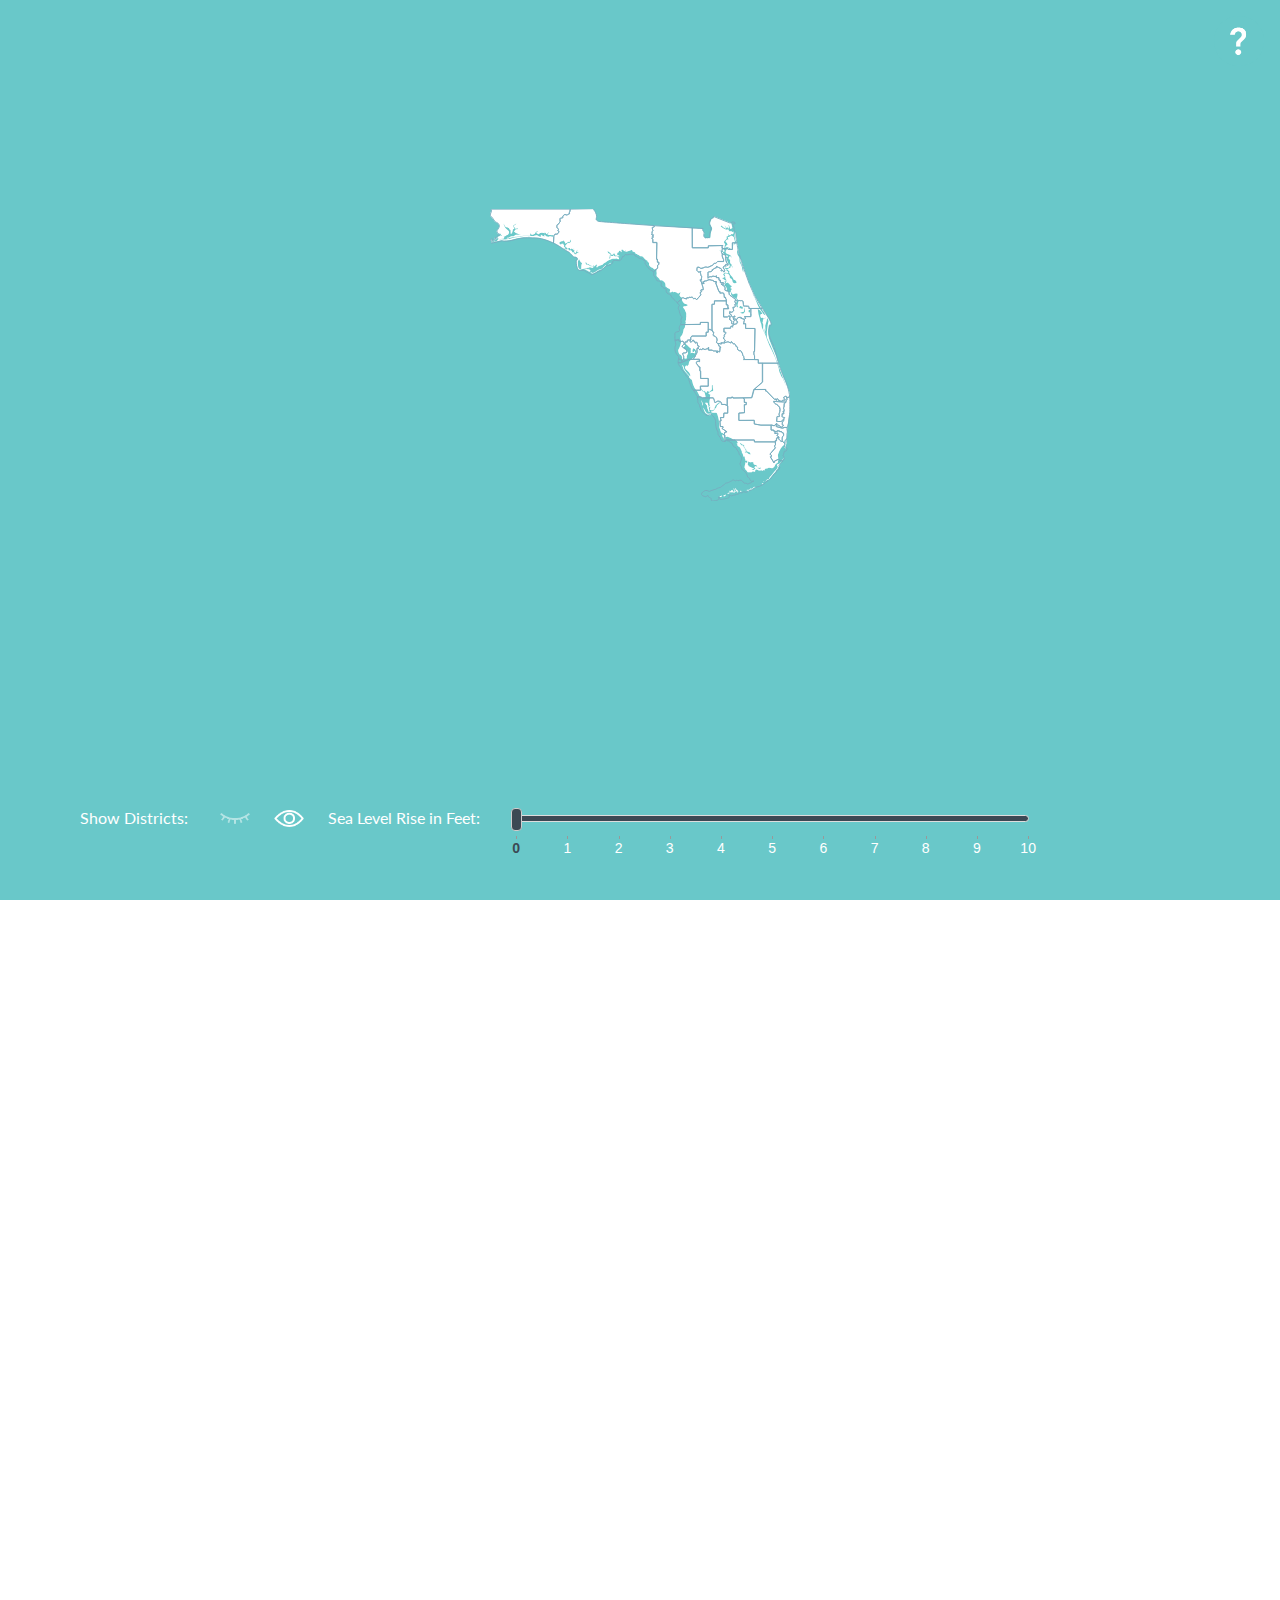
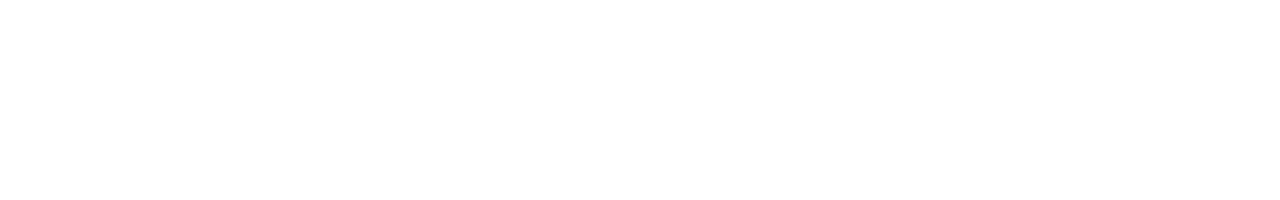
==== commit 15cd47d9: "added a bunch of data" ====
--- a/FL/index.html
+++ b/FL/index.html
@@ -18,12 +18,13 @@
 
     <!-- Fonts -->
     <!--<link href='http://fonts.googleapis.com/css?family=PT+Serif:400,700|Open+Sans:400,600,700' rel='stylesheet' type='text/css'>-->
-    <link href='http://fonts.googleapis.com/css?family=Lato:300|Libre+Baskerville:400,400italic' rel='stylesheet' type='text/css'>
+    <link href='http://fonts.googleapis.com/css?family=Lato:300,400italic|Libre+Baskerville:400,400italic' rel='stylesheet' type='text/css'>
     <!-- -->
 
 </head>
 
 <body>
+    <a class="issue-button" href="#"><img src="assets/icons/issue.png" border="0"></a>
     <div id="map-section" class="column">
         <section id="fl-wrapper">
             <!--     <div id="SL" class="fl-map">
@@ -264,7 +265,7 @@
              <h3 id="hovered-counties"></h3>
         </div>
         <div class="bits-wrapper row">
-        <h3 class="bar-title">District Visibility:</h3>
+        <h3 class="bar-title">Show Districts:</h3>
                  <img class="hide-show hide" src="assets/icons/hide.png" alt="Hide Districts" />
                 <img class="hide-show show" src="assets/icons/show.png" alt="Hide Districts" />
             <h3 class="bar-title">Sea Level Rise in Feet:</h3>
@@ -296,10 +297,42 @@
         <section id="legislation">
             <h2 id="voted"></h2>
             <h2 id="legislation-number"></h2>
-            <h3 id="legislation-summary"></h3>
+            <div id="legislation-summary"></div>
         </section>
     </section>
 </div>
+    <!--
+    <div id="reps-list">
+    <img src="assets/images/portrait-1.jpg" alt="FL Representative" />
+        <img src="assets/images/portrait-2.jpg" alt="FL Representative" />
+        <img src="assets/images/portrait-3.jpg" alt="FL Representative" />
+        <img src="assets/images/portrait-4.jpg" alt="FL Representative" />
+        <img src="assets/images/portrait-5.jpg" alt="FL Representative" />
+        <img src="assets/images/portrait-6.jpg" alt="FL Representative" />
+        <img src="assets/images/portrait-7.jpg" alt="FL Representative" />
+        <img src="assets/images/portrait-8.jpg" alt="FL Representative" />
+        <img src="assets/images/portrait-9.jpg" alt="FL Representative" />
+        <img src="assets/images/portrait-10.jpg" alt="FL Representative" />
+        <img src="assets/images/portrait-11.jpg" alt="FL Representative" />
+        <img src="assets/images/portrait-12.jpg" alt="FL Representative" />
+        <img src="assets/images/portrait-13.jpg" alt="FL Representative" />
+        <img src="assets/images/portrait-14.jpg" alt="FL Representative" />
+        <img src="assets/images/portrait-15.jpg" alt="FL Representative" />
+        <img src="assets/images/portrait-16.jpg" alt="FL Representative" />
+        <img src="assets/images/portrait-17.jpg" alt="FL Representative" />
+        <img src="assets/images/portrait-18.jpg" alt="FL Representative" />
+        <img src="assets/images/portrait-19.jpg" alt="FL Representative" />
+        <img src="assets/images/portrait-20.jpg" alt="FL Representative" />
+        <img src="assets/images/portrait-21.jpg" alt="FL Representative" />
+        <img src="assets/images/portrait-22.jpg" alt="FL Representative" />
+        <img src="assets/images/portrait-23.jpg" alt="FL Representative" />
+        <img src="assets/images/portrait-24.jpg" alt="FL Representative" />
+        <img src="assets/images/portrait-25.jpg" alt="FL Representative" />
+        <img src="assets/images/portrait-26.jpg" alt="FL Representative" />
+        <img src="assets/images/portrait-27.jpg" alt="FL Representative" />
+    </div>
+    -->
+    
 <!-- <div id="show" onclick="show()">
     <img src="assets/arrow.svg" alt="arrow" />
 </div>
--- a/FL/css/main.css
+++ b/FL/css/main.css
@@ -10,10 +10,16 @@
     font-size: 16px;
     line-height: 1.5em;
     font-family: 'Lato', sans-serif;
+    font-weight: 300;
     display: flex;
     flex-direction: column;
     justify-content: center;
     width: 100vw;
+}
+
+strong {
+ font-weight: 400;  
+    font-style: italic;
 }
 
 .column {
@@ -34,6 +40,17 @@
  width: 100vw; 
     justify-content: flex-start;
     padding-left: 5em;
+}
+
+.issue-button {
+ position: fixed;
+    top: 1em;
+    right: 1em;
+    z-index: 5;
+}
+
+.issue-button img {
+ height: 50px;   
 }
 
 #overlay {
@@ -62,6 +79,27 @@
     z-index: 5;
 }
 
+#reps-list {
+display: -webkit-flex;
+   display: flex;
+   -webkit-align-items: center;
+   align-items: center;
+   -webkit-justify-content: center;
+   justify-content: center;
+   /* You can set flex-wrap and flex-direction individually */
+   -webkit-flex-direction: row;
+   flex-direction: row;
+   -webkit-flex-wrap: wrap;
+   flex-wrap: wrap;
+   /* Or do it all in one line with flex flow */
+   -webkit-flex-flow: row wrap;
+   flex-flow: row wrap;
+   /* tweak the where items line up on the row */
+   /* valid values are: flex-start, flex-end, space-between, space-around, stretch */
+   -webkit-align-content: flex-end;
+   align-content: flex-end;
+}
+
 #show img {
     width: 50%;
 }
@@ -150,6 +188,7 @@
     display: flex;
     flex-direction: column;
     min-height: 100vh;
+    position: relative;
 }
 
 #district-content {
@@ -182,6 +221,7 @@
 #votes {
  width: 70%; 
     margin-top: 5%;
+    height: 3.5em;
 }
 
 .pos-vote {
@@ -206,13 +246,21 @@
 li {
     list-style: none;
          width: 7%;
+     opacity: .8;
+     transition: .5s;
     margin: .1em;
     height: 3em;
 }
 
+li:hover {
+     opacity: 1;
+    width: 8%;
+    height: 3.5em;
+}
+
 #legislation {
     margin: 2% 0;
-  width: 80%;
+  width: 90%;
 }
 
 #leg {
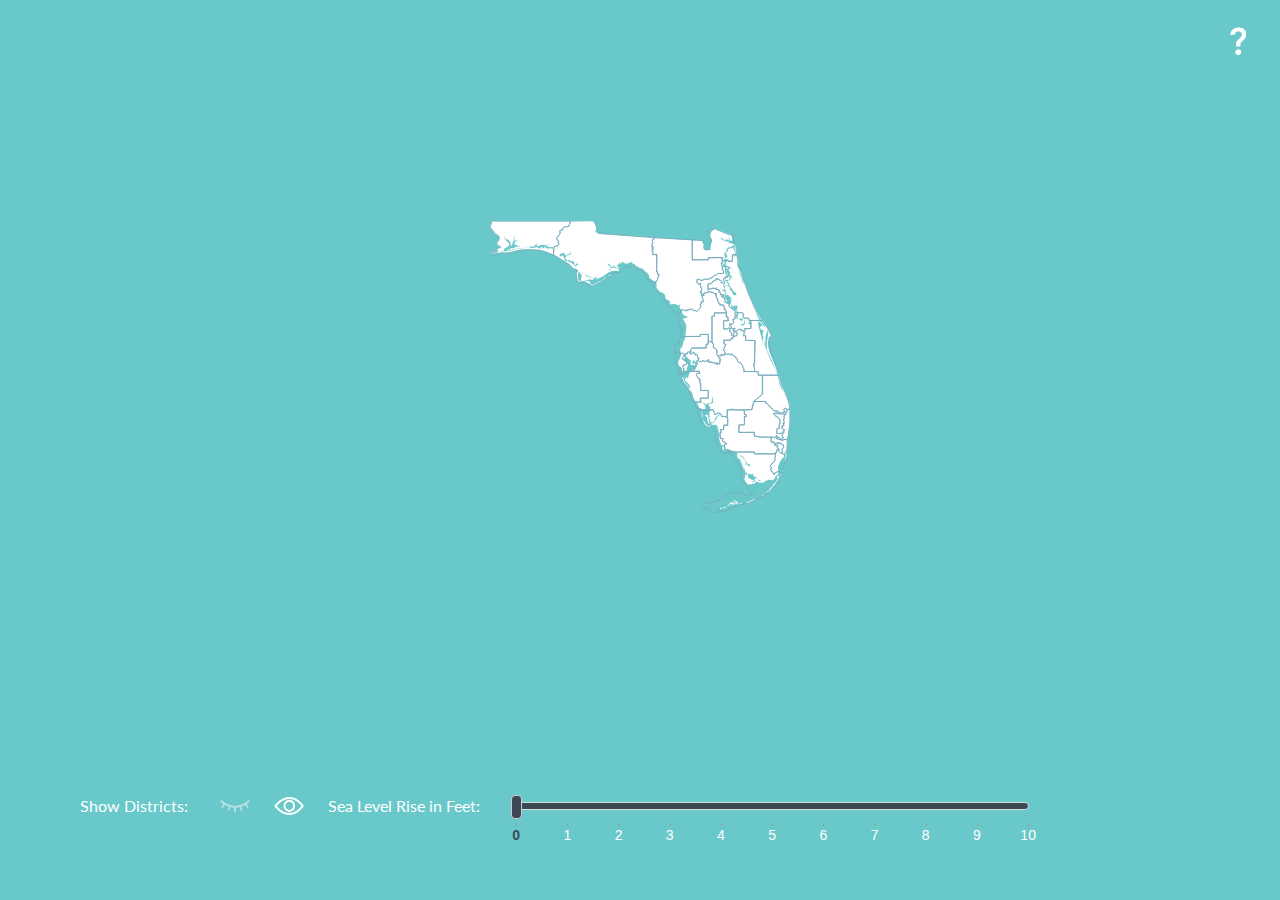
==== commit 83b04d92: "pretty much done minus complete data & a few minor ui pieces. Need to finalize desing" ====
--- a/FL/index.html
+++ b/FL/index.html
@@ -24,7 +24,7 @@
 </head>
 
 <body>
-    <a class="issue-button" href="#"><img src="assets/icons/issue.png" border="0"></a>
+    <div class="issue-button" onclick="show()"><img src="assets/icons/issue.png" border="0"></div>
     <div id="map-section" class="column">
         <section id="fl-wrapper">
             <!--     <div id="SL" class="fl-map">
@@ -335,9 +335,20 @@
     
 <!-- <div id="show" onclick="show()">
     <img src="assets/arrow.svg" alt="arrow" />
-</div>
+</div> -->
 <section id="overlay">
-</section>-->
+    <div>
+    <p>The following text is placeholder. These are notes from project development meetings.</p>
+        <p>
+        I think we need to try and make climate change tangible - it’s not a distant threat, it’s something we are already starting to see the consequences of, and sea level rise is one of the most measurable consequences. We will start facing these major consequences in our generation. I think we also need to discuss practical, more sustainable changes people can make that will reduce our carbon footprint / negative impact on the planet.
+        </p>
+        <p>Miami’s geography/ topography and why this is such an issue, how it is impossible to avoid the effects of climate change here (Limestone, relative to sea level); Comparing the estimates with sea level rise and what this means for the society (people argue that investing money in climate change projects harms the economy, when in reality just minor increases in sea level will destroy the infrastructure of Miami and South Florida and wreck the economy in such a way that it will not ever bounce back.</p>
+        <p>
+        People are experiencing the effects of water level rise right now. It seems that too many people have the mindset of “we’ll deal with it when we’re faced with it” or “it’s just a speculation.” It’s irrelevant when or how or if (as some people seem to argue) it’ll get a lot worse when it’s already an issue here. 
+
+        </p>
+    </div>
+</section>
 
     <!-- <object id="fl" type = "image/svg+xml" data="assets/FL_1ft.svg">
         <img src="fallback-image.png" alt="..."/>
--- a/FL/css/main.css
+++ b/FL/css/main.css
@@ -54,15 +54,23 @@
 }
 
 #overlay {
+    display: flex;
+    flex-direction: column;
     position: fixed;
     top: 100vh;
     left: 0;
     width: 100vw;
     height: 100vh;
     background: #223CFF;
-    opacity: .7;
+    opacity: .85;
     transition: 1s;
     z-index: 4;
+}
+
+#overlay div {
+    margin: 5% 10%;
+    color: #fff;
+    font-size: 16px;
 }
 
 #show {
@@ -111,7 +119,7 @@
 
 #hovers {
     width: 100vw;
-    height: 75px;
+    height: 50px;
  align-items: flex-start;
 }
 
@@ -185,7 +193,7 @@
 
 #district-wrapper {
     visibility: hidden;
-    display: flex;
+    display: none;
     flex-direction: column;
     min-height: 100vh;
     position: relative;
@@ -220,7 +228,7 @@
 
 #votes {
  width: 70%; 
-    margin-top: 5%;
+    margin-top: 2%;
     height: 3.5em;
 }
 
@@ -229,7 +237,7 @@
 }
 
 .neg-vote {
- background: #EC1C24;
+ background: #000;
 }
 
 .na-vote {
@@ -265,6 +273,8 @@
 
 #leg {
     visibility: hidden;
+    position: relative;
+    height: 25px;
     border-radius: 27px 27px 27px 27px;
 -moz-border-radius: 27px 27px 27px 27px;
 -webkit-border-radius: 27px 27px 27px 27px;
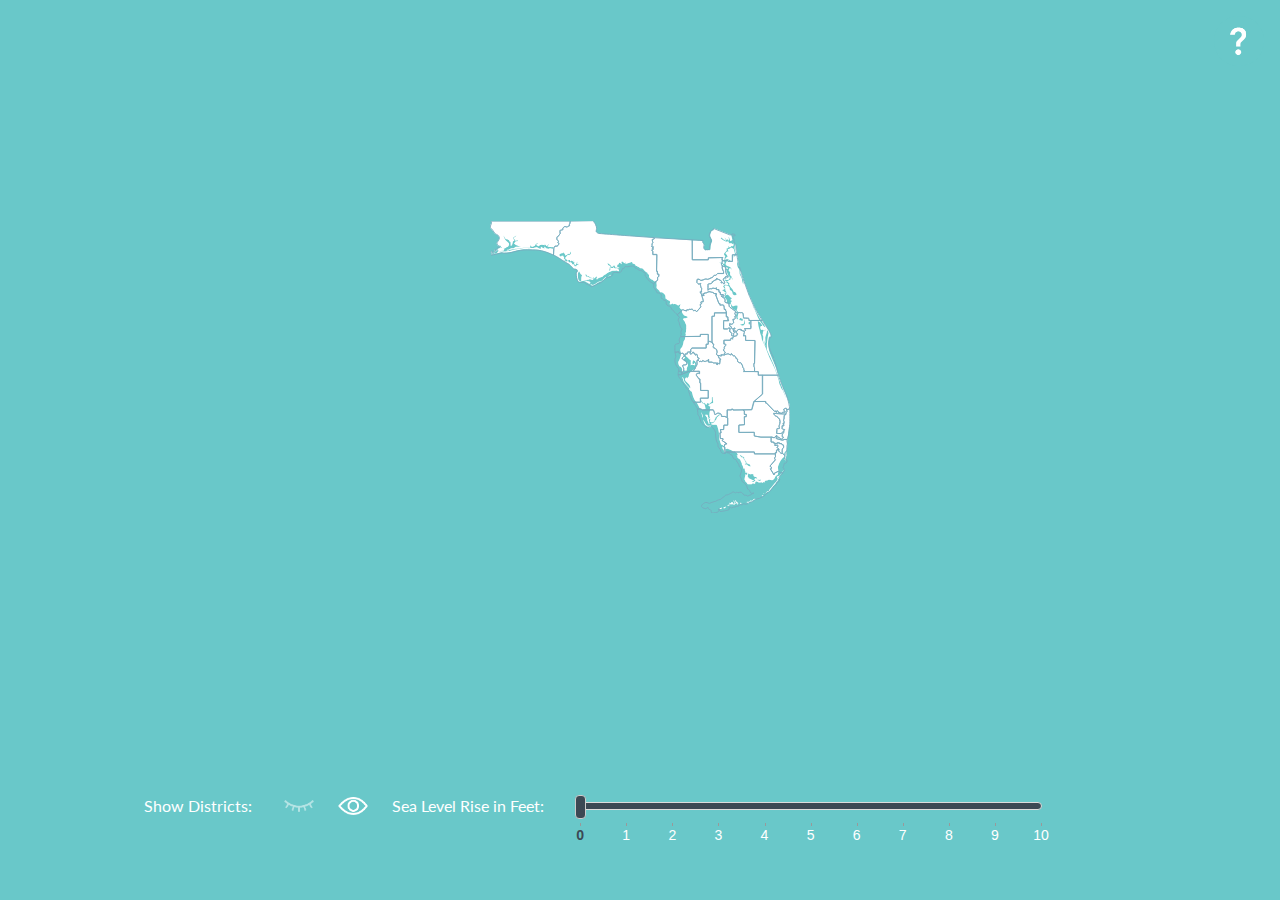
==== commit ce3d95c1: "added highlight distict photo in profile" ====
--- a/FL/index.html
+++ b/FL/index.html
@@ -264,19 +264,21 @@
             <h3 id="hovered-district"></h3>
              <h3 id="hovered-counties"></h3>
         </div>
-        <div class="bits-wrapper row">
+        <div class="bits-wrapper bar row">
+            <div class="row">
         <h3 class="bar-title">Show Districts:</h3>
                  <img class="hide-show hide" src="assets/icons/hide.png" alt="Hide Districts" />
                 <img class="hide-show show" src="assets/icons/show.png" alt="Hide Districts" />
+                </div>
+
             <h3 class="bar-title">Sea Level Rise in Feet:</h3>
         <div id="slider" class="slider"></div>
             </div>
+
             </section>
     </div>
 <div id="district-wrapper" class="column">
-    <nav>
-    
-    </nav>
+
     <section id="district-content">
         <div id="rep-photo" class="district-mod">
             <img src="" alt="Profile" />
@@ -287,6 +289,9 @@
             <p id="official-stance"><i></i>
             </p>
         </section>
+         <div id="district-highlight" class="district-mod">
+            <img src="" alt="FL District" />
+        </div>
     </section>
     <section id="stance-data">
         <h2 class="stretch">Voting record on 2013 - 2015 legistlation impacting climate change:</h2>
@@ -301,37 +306,6 @@
         </section>
     </section>
 </div>
-    <!--
-    <div id="reps-list">
-    <img src="assets/images/portrait-1.jpg" alt="FL Representative" />
-        <img src="assets/images/portrait-2.jpg" alt="FL Representative" />
-        <img src="assets/images/portrait-3.jpg" alt="FL Representative" />
-        <img src="assets/images/portrait-4.jpg" alt="FL Representative" />
-        <img src="assets/images/portrait-5.jpg" alt="FL Representative" />
-        <img src="assets/images/portrait-6.jpg" alt="FL Representative" />
-        <img src="assets/images/portrait-7.jpg" alt="FL Representative" />
-        <img src="assets/images/portrait-8.jpg" alt="FL Representative" />
-        <img src="assets/images/portrait-9.jpg" alt="FL Representative" />
-        <img src="assets/images/portrait-10.jpg" alt="FL Representative" />
-        <img src="assets/images/portrait-11.jpg" alt="FL Representative" />
-        <img src="assets/images/portrait-12.jpg" alt="FL Representative" />
-        <img src="assets/images/portrait-13.jpg" alt="FL Representative" />
-        <img src="assets/images/portrait-14.jpg" alt="FL Representative" />
-        <img src="assets/images/portrait-15.jpg" alt="FL Representative" />
-        <img src="assets/images/portrait-16.jpg" alt="FL Representative" />
-        <img src="assets/images/portrait-17.jpg" alt="FL Representative" />
-        <img src="assets/images/portrait-18.jpg" alt="FL Representative" />
-        <img src="assets/images/portrait-19.jpg" alt="FL Representative" />
-        <img src="assets/images/portrait-20.jpg" alt="FL Representative" />
-        <img src="assets/images/portrait-21.jpg" alt="FL Representative" />
-        <img src="assets/images/portrait-22.jpg" alt="FL Representative" />
-        <img src="assets/images/portrait-23.jpg" alt="FL Representative" />
-        <img src="assets/images/portrait-24.jpg" alt="FL Representative" />
-        <img src="assets/images/portrait-25.jpg" alt="FL Representative" />
-        <img src="assets/images/portrait-26.jpg" alt="FL Representative" />
-        <img src="assets/images/portrait-27.jpg" alt="FL Representative" />
-    </div>
-    -->
     
 <!-- <div id="show" onclick="show()">
     <img src="assets/arrow.svg" alt="arrow" />
@@ -348,6 +322,7 @@
 
         </p>
     </div>
+    
 </section>
 
     <!-- <object id="fl" type = "image/svg+xml" data="assets/FL_1ft.svg">
--- a/FL/css/main.css
+++ b/FL/css/main.css
@@ -14,7 +14,7 @@
     display: flex;
     flex-direction: column;
     justify-content: center;
-    width: 100vw;
+    width: 100%;
 }
 
 strong {
@@ -37,9 +37,10 @@
 }
 
 .bits-wrapper {
- width: 100vw; 
+ width: 90vw; 
     justify-content: flex-start;
     padding-left: 5em;
+
 }
 
 .issue-button {
@@ -120,7 +121,7 @@
 #hovers {
     width: 100vw;
     height: 50px;
- align-items: flex-start;
+    align-items: flex-start;
 }
 
 #hovers h3{
@@ -148,7 +149,7 @@
     flex-direction: row;
     justify-content: space-around;
     align-items: center;
-    width: 100vw;
+    width: 90vw;
     height: 70vh;
     padding: 1em;
 }
@@ -195,6 +196,7 @@
     visibility: hidden;
     display: none;
     flex-direction: column;
+    justify-content: center;
     min-height: 100vh;
     position: relative;
 }
@@ -205,14 +207,12 @@
     background: #FFF;
     display: flex;
     flex-direction: row;
-    justify-content: center;
+    justify-content: flex-start;
 }
 
 #data-breakdown {
     display: flex;
-    padding: 3em 3em 3em 0;
-    flex-direction: column;
-    width: 70vw;
+    flex-direction: column;
 }
 
 #stance-data {
@@ -297,12 +297,21 @@
  padding: 0 3em;
     min-width: 10em;
     max-width: 300px;
-    width: 30%;
     opacity: 1;
 }
 
 #rep-photo img {
     width: 100%;
+}
+
+#district-highlight {
+ min-width: 10em;
+    max-width: 300px;   
+}
+
+.district-mod {
+ width: 25%;
+    padding: 3em 3em 3em 0;
 }
 
 h2 {
@@ -358,7 +367,31 @@
 @media only screen and (max-width: 600px) {}
 /* Intermediate */
 
-@media only screen and (max-width: 960px) {}
+@media only screen and (max-width: 960px) {
+#district-content {
+ flex-direction: column;
+    justify-content: center;
+    align-items: center;
+}
+    .bits-wrapper {
+     padding: 1em 1em;   
+    }
+    .bar {
+     flex-direction: column;
+        align-items: flex-start;
+    }
+    
+    .district-mod {
+     width: 70%;
+        padding: 1em 2em;
+    }
+    
+    #map-section {
+        height: auto;
+     min-height: 100vh;   
+    }
+
+}
 /* Wide */
 
 @media only screen and (min-width: 1140px) {}
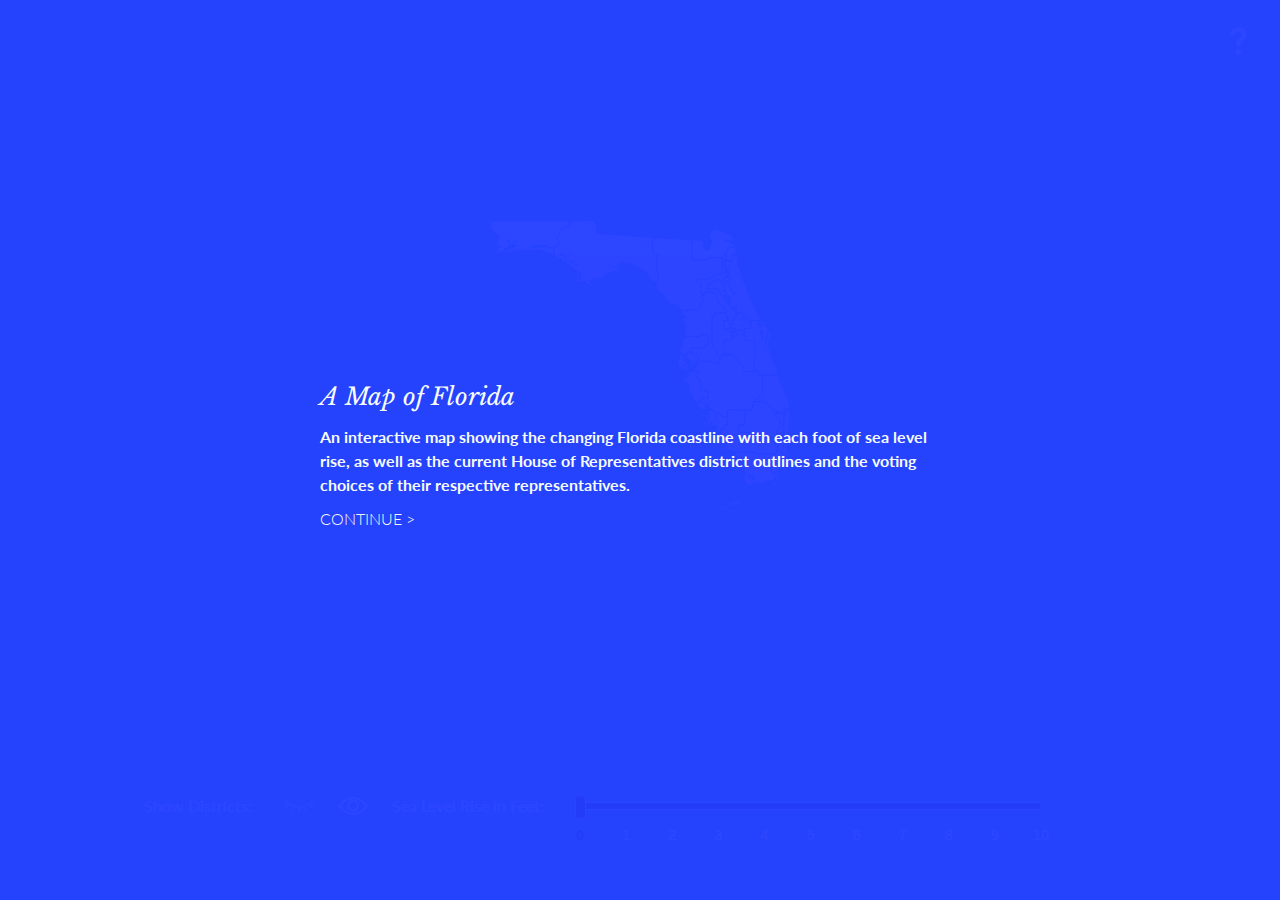
==== commit 67add463: "added some stuff" ====
--- a/FL/index.html
+++ b/FL/index.html
@@ -293,16 +293,35 @@
             <img src="" alt="FL District" />
         </div>
     </section>
+    <hr/>
     <section id="stance-data">
         <h2 class="stretch">Voting record on 2013 - 2015 legistlation impacting climate change:</h2>
-        <h3 id="leg"></h3>
+        
+        <div id="key-wrapper" class="row start stretch">
+        <div class="row">
+        <div class="key pos-vote"></div>
+            <p>"Positive" Vote</p>
+        </div>
+        <div class="row">
+        <div class="key neg-vote"></div>
+            <p>"Harmful" Vote</p>
+        </div>
+        <div class="row">
+        <div class="key na-vote"></div>
+            <p>No Recorded Vote</p>
+        </div>
+        </div>
+        <h3 id="leg" class="stretch"></h3>
         <div id="votes">
             <ul></ul>
         </div>
-        <section id="legislation">
+        <section id="legislation" class="row">
+            <div class="column start">
             <h2 id="voted"></h2>
             <h2 id="legislation-number"></h2>
             <div id="legislation-summary"></div>
+                </div>
+            <h2 id="keywords"></h2>
         </section>
     </section>
 </div>
@@ -319,11 +338,18 @@
         <p>Miami’s geography/ topography and why this is such an issue, how it is impossible to avoid the effects of climate change here (Limestone, relative to sea level); Comparing the estimates with sea level rise and what this means for the society (people argue that investing money in climate change projects harms the economy, when in reality just minor increases in sea level will destroy the infrastructure of Miami and South Florida and wreck the economy in such a way that it will not ever bounce back.</p>
         <p>
         People are experiencing the effects of water level rise right now. It seems that too many people have the mindset of “we’ll deal with it when we’re faced with it” or “it’s just a speculation.” It’s irrelevant when or how or if (as some people seem to argue) it’ll get a lot worse when it’s already an issue here. 
-
         </p>
     </div>
     
 </section>
+    
+    <section id="title">
+        <div>
+     <h1 id="maintitle">A Map of Florida</h1>
+        <h1 id="subtitle">An interactive map showing the changing Florida coastline with each foot of sea level rise, as well as the current House of Representatives district outlines and the voting choices of their respective representatives.</h1>
+            <div id="close-title">Continue ></div>
+            </div>
+    </section>
 
     <!-- <object id="fl" type = "image/svg+xml" data="assets/FL_1ft.svg">
         <img src="fallback-image.png" alt="..."/>
--- a/FL/css/main.css
+++ b/FL/css/main.css
@@ -17,6 +17,23 @@
     width: 100%;
 }
 
+
+#maintitle {
+    color: #fff;
+    font-family: 'Libre Baskerville', serif;
+    font-size: 1.5em;
+    font-weight: 400;
+    font-style: italic;
+    align-self: flex-start;
+}
+
+#subtitle {
+    color: #fff;
+    font-family: "Lato";
+    font-size: 1em;
+    align-self: flex-start;
+}
+
 strong {
  font-weight: 400;  
     font-style: italic;
@@ -34,6 +51,11 @@
     flex-direction: row;
     justify-content: center;
     align-items: center; 
+}
+
+.start {
+ justify-content: flex-start;
+    align-items: flex-start;
 }
 
 .bits-wrapper {
@@ -54,17 +76,43 @@
  height: 50px;   
 }
 
-#overlay {
+#overlay, #title {
+    box-sizing: border-box;
     display: flex;
     flex-direction: column;
     position: fixed;
-    top: 100vh;
-    left: 0;
     width: 100vw;
     height: 100vh;
     background: #223CFF;
     opacity: .85;
     transition: 1s;
+}
+
+#title {
+ top: 0;
+    transition: 1s;
+    left: 0;
+    z-index: 50;
+     justify-content: center;
+    align-items: center;
+    opacity: .95;
+}
+
+#title div {
+    width: 50%;
+    height: auto;
+}
+
+#close-title {
+ font-family: "Lato";
+    font-size: 1em;
+    color: #fff;
+    text-transform: uppercase;
+}
+
+#overlay {
+    top: 100vh;
+    left: 0;
     z-index: 4;
 }
 
@@ -216,7 +264,8 @@
 }
 
 #stance-data {
- width: 100vw;
+    Box-sizing: Border-box;
+ width: 100%;
     padding: 2em;
     display: flex;
     flex-direction: column;
@@ -229,6 +278,7 @@
 #votes {
  width: 70%; 
     margin-top: 2%;
+    margin-bottom: 5%;
     height: 3.5em;
 }
 
@@ -242,6 +292,16 @@
 
 .na-vote {
  background: #DDDDDD;
+}
+
+.key {
+ width: 75px;
+    height: 25px;
+}
+
+#key-wrapper p {
+ padding-right: 4em;
+    padding-left: 1em;
 }
 
 ul {
@@ -267,13 +327,21 @@
 }
 
 #legislation {
+    Box-sizing: Border-box;
     margin: 2% 0;
   width: 90%;
+    justify-content: flex-start;
+    align-items: flex-start;
+}
+
+#legislation .column {
+ width: 60%;  
 }
 
 #leg {
     visibility: hidden;
     position: relative;
+    padding-top: 2em;
     height: 25px;
     border-radius: 27px 27px 27px 27px;
 -moz-border-radius: 27px 27px 27px 27px;
@@ -288,6 +356,12 @@
 #voted {
  margin: 1em 0;
     color: #EE2325;
+}
+
+#keywords {
+ margin: 5% 7.5%;
+    line-height: 1.5em;
+    width: 25%;
 }
 
 #rep-photo {
@@ -369,6 +443,7 @@
 
 @media only screen and (max-width: 960px) {
 #district-content {
+    Box-sizing: Border-box;
  flex-direction: column;
     justify-content: center;
     align-items: center;
@@ -388,7 +463,8 @@
     
     #map-section {
         height: auto;
-     min-height: 100vh;   
+     min-height: 100vh; 
+        box-sizing: border-box;
     }
 
 }
